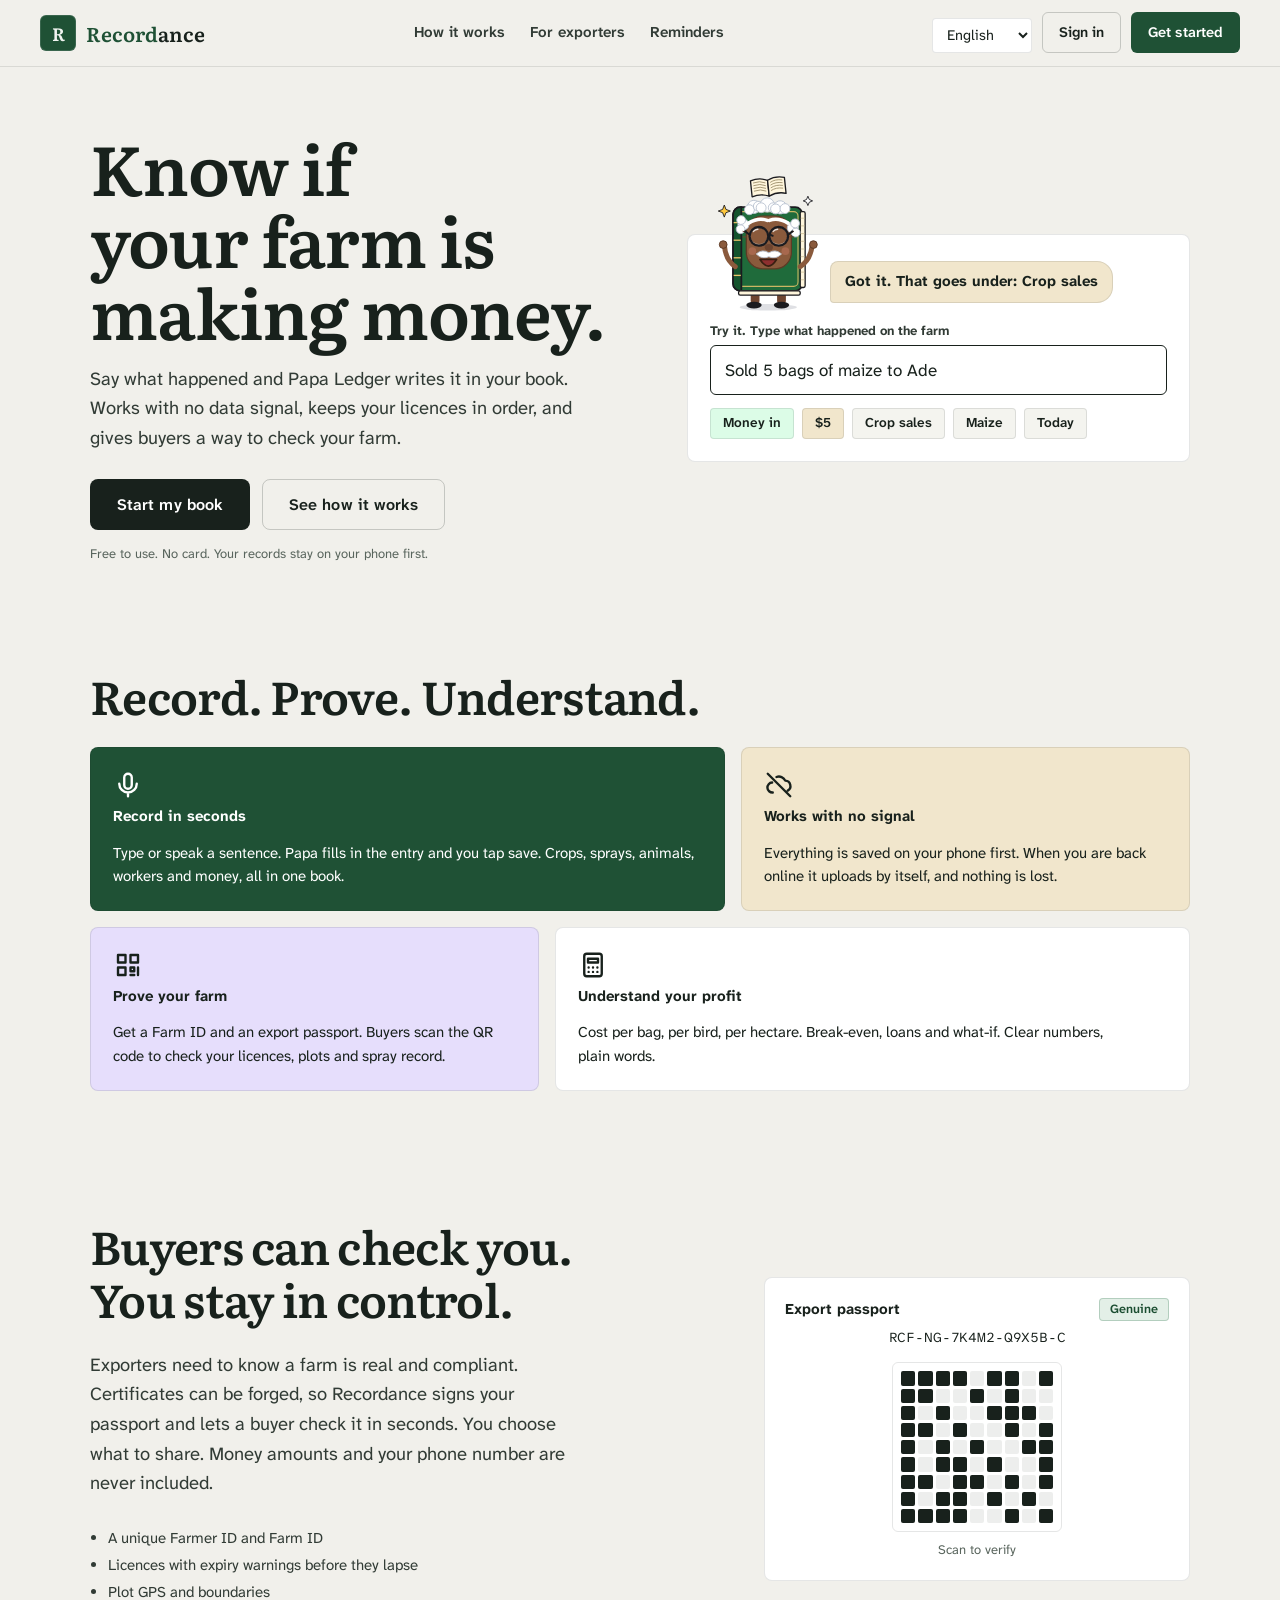
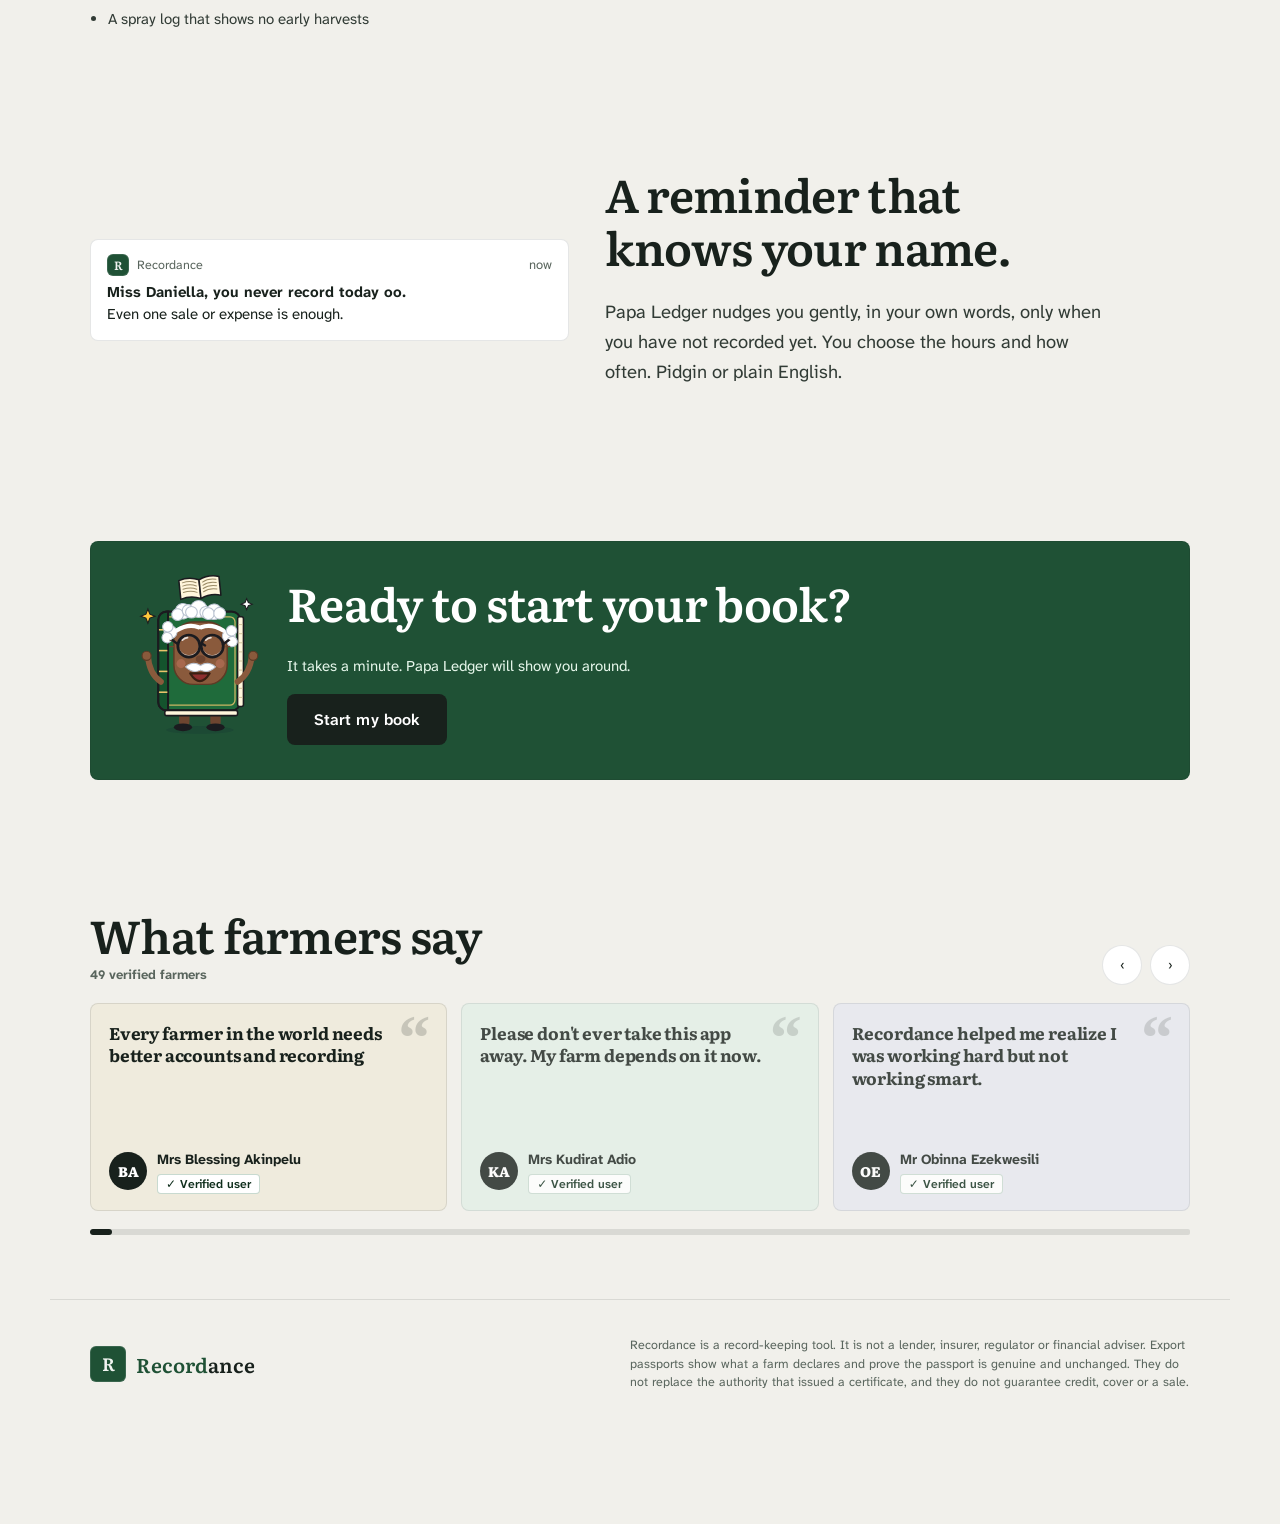
==== index.html @ 20dd32e1 "Sign-in: plain message when the server cannot be reached, a short code, and Sign in another way afte" ====
<!doctype html>
<html lang="en">
  <head>
    <meta http-equiv="Content-Security-Policy" content="default-src 'self'; script-src 'self' https://accounts.google.com/gsi/client; style-src 'self' 'unsafe-inline' https://accounts.google.com/gsi/style; font-src 'self'; img-src 'self' data: blob:; connect-src 'self' https://cxofeojtchhpuneyylqn.supabase.co wss://cxofeojtchhpuneyylqn.supabase.co https://accounts.google.com/gsi/; frame-src https://accounts.google.com/gsi/; worker-src 'self'; manifest-src 'self'; object-src 'none'; base-uri 'self'; form-action 'self'" />
    <meta charset="UTF-8" />
    <meta name="viewport" content="width=device-width, initial-scale=1, viewport-fit=cover" />
    <title>Recordance: Farm Records</title>
    <meta name="description" content="Offline-first farm records, profit and export passport for farmers. Say what happened and Papa Ledger writes it down." />
    <meta name="theme-color" content="#F1F0EB" />
    <meta name="referrer" content="strict-origin-when-cross-origin" />
    <meta name="format-detection" content="telephone=no" />
    <meta name="apple-mobile-web-app-capable" content="yes" />
    <meta name="mobile-web-app-capable" content="yes" />
    <meta name="apple-mobile-web-app-status-bar-style" content="default" />
    <meta name="apple-mobile-web-app-title" content="Recordance" />
    <script src="/theme-init.js"></script>
    <link rel="stylesheet" href="/boot.css" />
    <link rel="manifest" href="/manifest.webmanifest" />
    <link rel="icon" type="image/png" sizes="32x32" href="/icons/favicon-32.png" />
    <link rel="apple-touch-icon" href="/icons/apple-touch-icon.png" />
    <script type="module" crossorigin src="/assets/index-Dap9qhxr.js"></script>
    <link rel="modulepreload" crossorigin href="/assets/react-DAnFPKhx.js">
    <link rel="modulepreload" crossorigin href="/assets/supabase-CB7MGzWB.js">
    <link rel="modulepreload" crossorigin href="/assets/motion-CsQStJAW.js">
    <link rel="stylesheet" crossorigin href="/assets/index-YFLQwPN5.css">
  </head>
  <body>
    <noscript>Recordance needs JavaScript to run.</noscript>
    <div id="root"><div class="sk" aria-busy="true"><span class="sk-sr" role="status">Opening Recordance…</span>
      <div class="sk-side" aria-hidden="true"><div class="sk-logo"><i></i>Recordance</div><span class="sk-b w8"></span><span class="sk-b w6"></span><span class="sk-b w8"></span><span class="sk-b w4"></span><span class="sk-b w6"></span><span class="sk-b w8"></span></div>
      <div class="sk-main"><div class="sk-top" aria-hidden="true"><span class="sk-b w3" style="width:120px"></span><span class="sk-dot"></span></div>
        <div class="sk-body"><p class="sk-note" id="sk-note" role="status" hidden><b></b><span></span><br /><button type="button">Try again</button></p>
          <div aria-hidden="true"><div class="sk-card"><span class="sk-b h"></span><span class="sk-b w6"></span></div>
          <div class="sk-row"><div class="sk-card"><span class="sk-b w4"></span><span class="sk-b big"></span></div><div class="sk-card"><span class="sk-b w4"></span><span class="sk-b big"></span></div><div class="sk-card"><span class="sk-b w4"></span><span class="sk-b big"></span></div></div>
          <div class="sk-card"><span class="sk-b w3"></span><span class="sk-b w8"></span><span class="sk-b w6"></span><span class="sk-b w8"></span><span class="sk-b w4"></span></div></div></div></div></div></div>
    <script src="/boot.js"></script>
  </body>
</html>
---- boot.css ----
/* Loading skeleton: drawn from plain HTML the moment the page opens, before the app's code arrives,
   and by the app itself while it opens a farm. Same colours as the app, light and dark. */
:root{--sk-paper:#F1F0EB;--sk-card:#fff;--sk-line:#10261a1f;--sk-bar:#10261a14;--sk-shine:#10261a08;--sk-fg:#10261A;--sk-mu:#5B6F61;--sk-tint:#F4F4EF;--sk-acc:#1F5135}
@media(prefers-color-scheme:dark){:root:not([data-theme="light"]){--sk-paper:#0D1210;--sk-card:#141A17;--sk-line:#ffffff24;--sk-bar:#ffffff1a;--sk-shine:#ffffff0d;--sk-fg:#E8F3E6;--sk-mu:#A3B8A8;--sk-tint:#1E3226;--sk-acc:#4ADE80}}
:root[data-theme="dark"]{--sk-paper:#0D1210;--sk-card:#141A17;--sk-line:#ffffff24;--sk-bar:#ffffff1a;--sk-shine:#ffffff0d;--sk-fg:#E8F3E6;--sk-mu:#A3B8A8;--sk-tint:#1E3226;--sk-acc:#4ADE80}
html,body{margin:0;background:var(--sk-paper)}
.sk{display:flex;min-height:100vh;min-height:100dvh;background:var(--sk-paper);color:var(--sk-fg);font-family:system-ui,-apple-system,"Segoe UI",Roboto,sans-serif}
.sk-side{width:240px;flex-shrink:0;background:#111814;border-right:1px solid #ffffff10;padding:18px 14px;box-sizing:border-box}
.sk-main{flex:1;min-width:0;display:flex;flex-direction:column}
.sk-top{height:58px;border-bottom:1.5px solid var(--sk-line);display:flex;align-items:center;justify-content:space-between;padding:0 22px;box-sizing:border-box}
.sk-body{padding:22px;max-width:1100px;width:100%;box-sizing:border-box}
.sk-card{background:var(--sk-card);border:1px solid var(--sk-line);border-radius:8px;padding:18px;margin-bottom:14px}
.sk-row{display:grid;grid-template-columns:repeat(3,1fr);gap:14px}
.sk-b{display:block;height:12px;border-radius:8px;margin:8px 0;background:linear-gradient(90deg,var(--sk-bar) 0,var(--sk-shine) 40%,var(--sk-bar) 80%) 0 0/300% 100%;animation:sk-move 1.4s ease-in-out infinite}
.sk-b.h{height:22px;width:55%}.sk-b.w8{width:80%}.sk-b.w6{width:60%}.sk-b.w4{width:40%}.sk-b.w3{width:30%}.sk-b.big{height:30px;width:45%}
.sk-dot{width:36px;height:36px;border-radius:50%;background:var(--sk-bar)}
.sk-logo{display:flex;align-items:center;gap:10px;margin-bottom:22px;font:600 18px Georgia,serif;color:#F1F4F1}
.sk-logo i{width:30px;height:30px;border-radius:6px;background:#1F5135;display:block}
.sk-note{margin:0 0 14px;padding:12px 14px;border-radius:8px;background:var(--sk-tint);border:1px solid var(--sk-line);font-size:15px;line-height:1.45;color:var(--sk-fg)}
.sk-note[hidden]{display:none}.sk-note b{display:block;margin-bottom:2px}.sk-note button{margin-top:10px;min-height:44px;padding:0 18px;border-radius:6px;border:1px solid var(--sk-fg);background:var(--sk-card);color:var(--sk-fg);font:inherit;font-weight:700;cursor:pointer}
.sk-sr{position:absolute;width:1px;height:1px;overflow:hidden;clip:rect(0 0 0 0)}
@keyframes sk-move{0%{background-position:100% 0}100%{background-position:0 0}}
@media(prefers-reduced-motion:reduce){.sk-b{animation:none}}
@media(max-width:860px){.sk-side{display:none}.sk-top{padding:0 14px}.sk-body{padding:14px}.sk-row{grid-template-columns:1fr 1fr}.sk-row>:nth-child(3){display:none}}
@media(max-width:420px){.sk-row{grid-template-columns:1fr}.sk-row>:nth-child(2){display:none}}
---- assets/index-YFLQwPN5.css ----
@font-face{font-family:Atkinson Hyperlegible Next;font-style:normal;font-display:swap;font-weight:400;src:url(/assets/atkinson-hyperlegible-next-latin-400-normal-FfmJh7DR.woff2) format("woff2"),url(/assets/atkinson-hyperlegible-next-latin-400-normal-DPp7N0cD.woff) format("woff")}@font-face{font-family:Atkinson Hyperlegible Next;font-style:normal;font-display:swap;font-weight:400;src:url(/assets/atkinson-hyperlegible-next-latin-ext-400-normal-BalHKn7d.woff2) format("woff2"),url(/assets/atkinson-hyperlegible-next-latin-ext-400-normal-qxMiU51n.woff) format("woff")}@font-face{font-family:Atkinson Hyperlegible Next;font-style:normal;font-display:swap;font-weight:500;src:url(/assets/atkinson-hyperlegible-next-latin-500-normal-gHP6TDRs.woff2) format("woff2"),url(/assets/atkinson-hyperlegible-next-latin-500-normal-B0CYqHl3.woff) format("woff")}@font-face{font-family:Atkinson Hyperlegible Next;font-style:normal;font-display:swap;font-weight:500;src:url(/assets/atkinson-hyperlegible-next-latin-ext-500-normal-CUASR3PD.woff2) format("woff2"),url(/assets/atkinson-hyperlegible-next-latin-ext-500-normal-oZS3KxrF.woff) format("woff")}@font-face{font-family:Atkinson Hyperlegible Next;font-style:normal;font-display:swap;font-weight:600;src:url(/assets/atkinson-hyperlegible-next-latin-600-normal-BBuhw47K.woff2) format("woff2"),url(/assets/atkinson-hyperlegible-next-latin-600-normal-BhgCag5w.woff) format("woff")}@font-face{font-family:Atkinson Hyperlegible Next;font-style:normal;font-display:swap;font-weight:600;src:url(/assets/atkinson-hyperlegible-next-latin-ext-600-normal-kZZEtAc7.woff2) format("woff2"),url(/assets/atkinson-hyperlegible-next-latin-ext-600-normal-BBAQIogt.woff) format("woff")}@font-face{font-family:Atkinson Hyperlegible Next;font-style:normal;font-display:swap;font-weight:700;src:url(/assets/atkinson-hyperlegible-next-latin-700-normal-Dpiyiu63.woff2) format("woff2"),url(/assets/atkinson-hyperlegible-next-latin-700-normal-C2qZD_Q9.woff) format("woff")}@font-face{font-family:Atkinson Hyperlegible Next;font-style:normal;font-display:swap;font-weight:700;src:url(/assets/atkinson-hyperlegible-next-latin-ext-700-normal-CBw-mJf_.woff2) format("woff2"),url(/assets/atkinson-hyperlegible-next-latin-ext-700-normal-292QVhS1.woff) format("woff")}@font-face{font-family:Literata;font-style:normal;font-display:swap;font-weight:600;src:url(/assets/literata-latin-600-normal-A9sHopYh.woff2) format("woff2"),url(/assets/literata-latin-600-normal-BFEFPlMO.woff) format("woff")}@font-face{font-family:Literata;font-style:normal;font-display:swap;font-weight:600;src:url(/assets/literata-latin-ext-600-normal-iLkdh2tW.woff2) format("woff2"),url(/assets/literata-latin-ext-600-normal-DYcsrkT4.woff) format("woff")}@font-face{font-family:Literata;font-style:normal;font-display:swap;font-weight:600;src:url(/assets/literata-vietnamese-600-normal-CKzxoyei.woff2) format("woff2"),url(/assets/literata-vietnamese-600-normal-8qS4Xlwy.woff) format("woff")}@font-face{font-family:Literata;font-style:normal;font-display:swap;font-weight:700;src:url(/assets/literata-latin-700-normal-DYBWKELl.woff2) format("woff2"),url(/assets/literata-latin-700-normal-ocJiFfAw.woff) format("woff")}@font-face{font-family:Literata;font-style:normal;font-display:swap;font-weight:700;src:url(/assets/literata-latin-ext-700-normal-Cd5BSFN5.woff2) format("woff2"),url(/assets/literata-latin-ext-700-normal-DBR5CORb.woff) format("woff")}@font-face{font-family:Literata;font-style:normal;font-display:swap;font-weight:700;src:url(/assets/literata-vietnamese-700-normal-Cmj-gDIS.woff2) format("woff2"),url(/assets/literata-vietnamese-700-normal-Be_po91e.woff) format("woff")}@font-face{font-family:Literata;font-style:normal;font-display:swap;font-weight:800;src:url(/assets/literata-latin-800-normal-CAgJjmlx.woff2) format("woff2"),url(/assets/literata-latin-800-normal-B7jgOtxN.woff) format("woff")}@font-face{font-family:Literata;font-style:normal;font-display:swap;font-weight:800;src:url(/assets/literata-latin-ext-800-normal-YXqKKZyQ.woff2) format("woff2"),url(/assets/literata-latin-ext-800-normal-CLElJf9g.woff) format("woff")}@font-face{font-family:Literata;font-style:normal;font-display:swap;font-weight:800;src:url(/assets/literata-vietnamese-800-normal-qsFxgcG0.woff2) format("woff2"),url(/assets/literata-vietnamese-800-normal-ZKQv-1Up.woff) format("woff")}@font-face{font-family:Atkinson Hyperlegible Mono;font-style:normal;font-display:swap;font-weight:400;src:url(/assets/atkinson-hyperlegible-mono-latin-400-normal-CmMGer93.woff2) format("woff2"),url(/assets/atkinson-hyperlegible-mono-latin-400-normal-Cmjm2dBj.woff) format("woff")}@font-face{font-family:Atkinson Hyperlegible Mono;font-style:normal;font-display:swap;font-weight:500;src:url(/assets/atkinson-hyperlegible-mono-latin-500-normal-CfDLaOZW.woff2) format("woff2"),url(/assets/atkinson-hyperlegible-mono-latin-500-normal-BV5ipwqM.woff) format("woff")}@font-face{font-family:Atkinson Hyperlegible Mono;font-style:normal;font-display:swap;font-weight:600;src:url(/assets/atkinson-hyperlegible-mono-latin-600-normal-BiYyYOKJ.woff2) format("woff2"),url(/assets/atkinson-hyperlegible-mono-latin-600-normal-CuPF9o0F.woff) format("woff")}
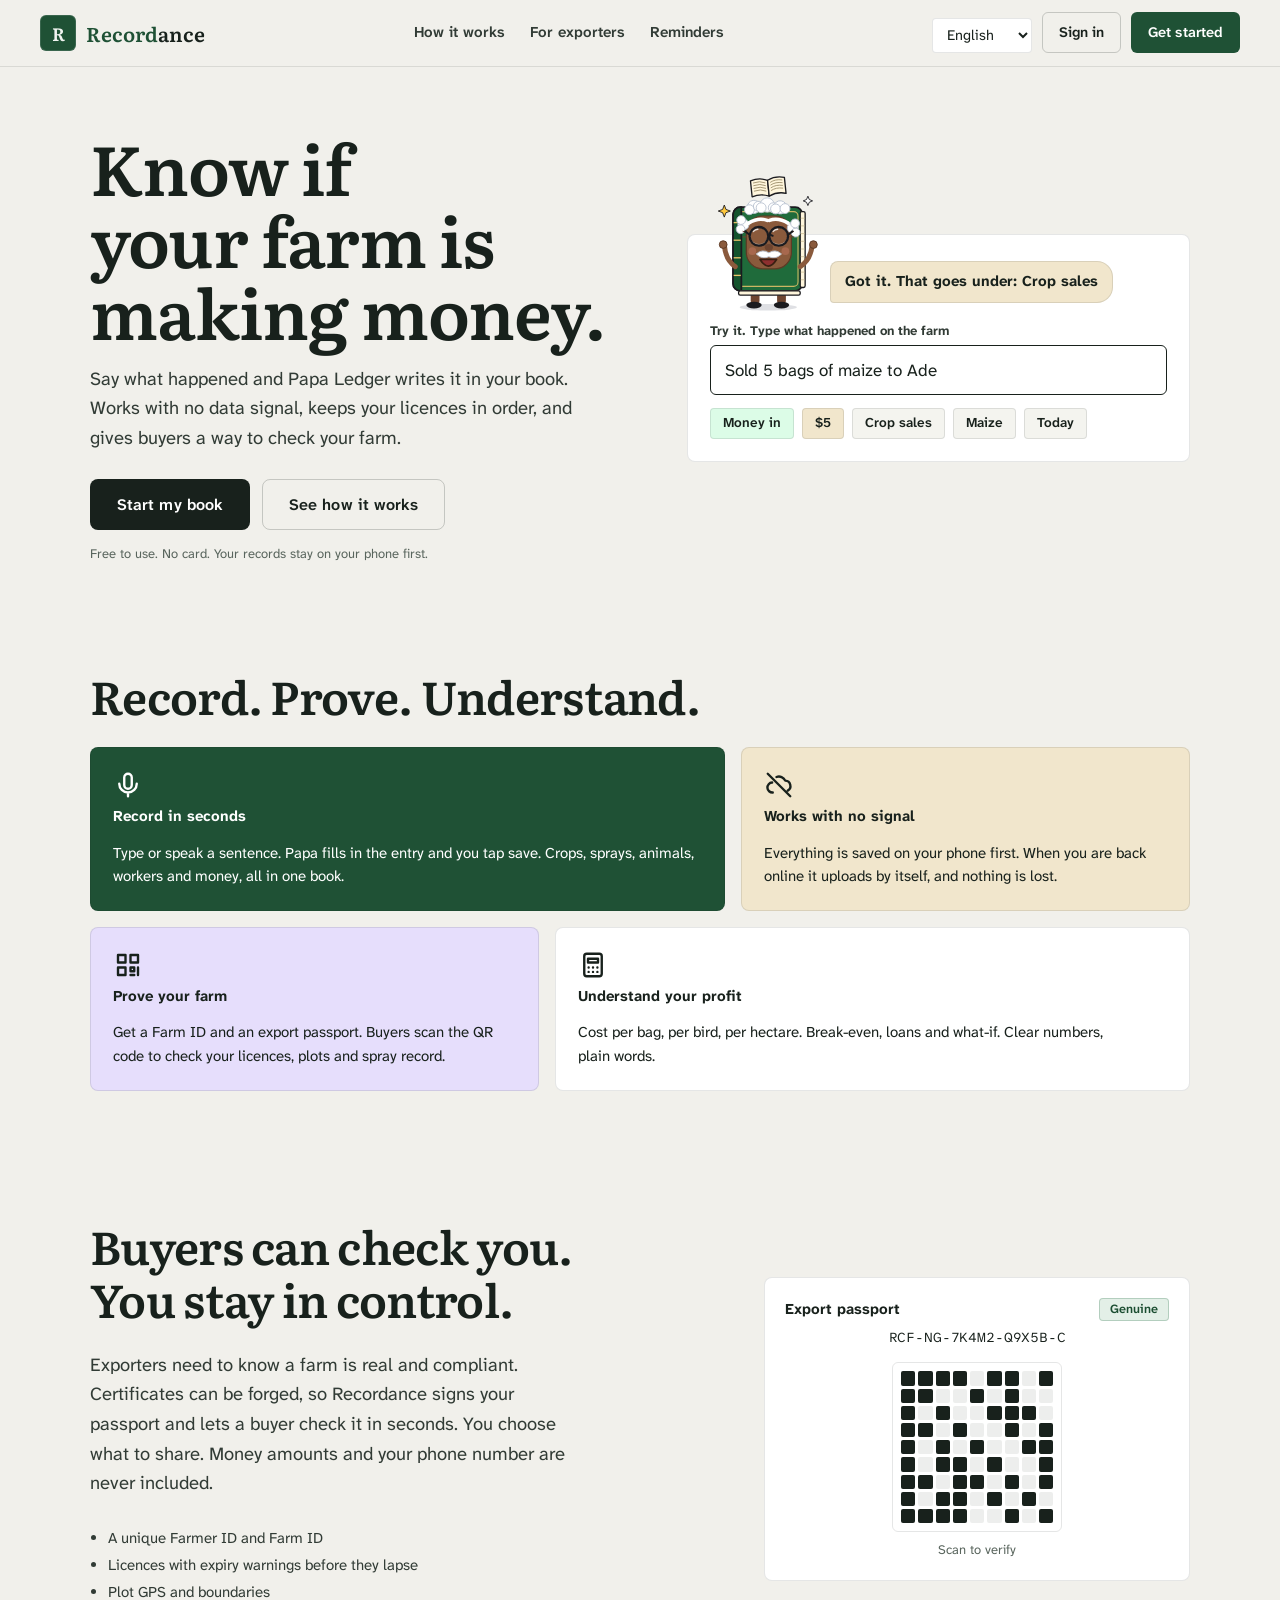
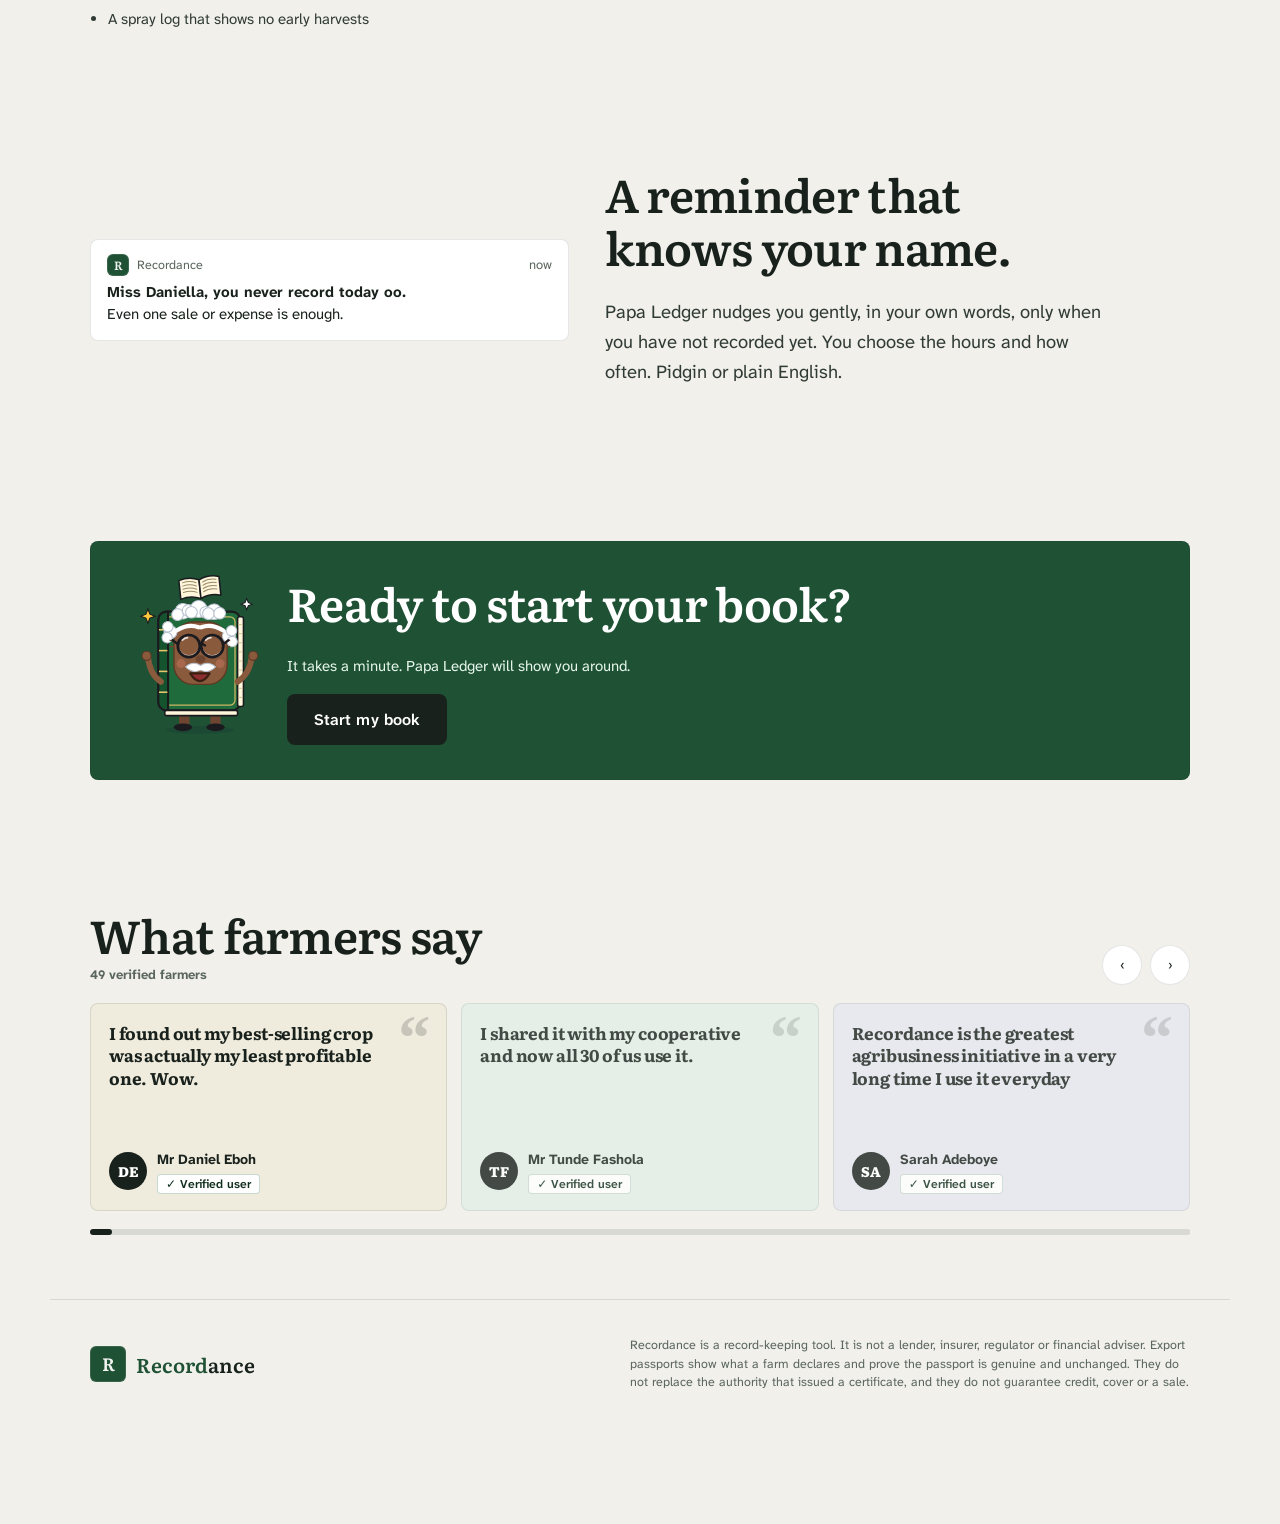
==== commit 1d9fb848: "Release: glass bars on the iPhone web app (iOS 27 style) Co-Authored-By: Claude Opus 5.5 <noreply@an" ====
--- a/index.html
+++ b/index.html
@@ -18,7 +18,7 @@
     <link rel="manifest" href="/manifest.webmanifest" />
     <link rel="icon" type="image/png" sizes="32x32" href="/icons/favicon-32.png" />
     <link rel="apple-touch-icon" href="/icons/apple-touch-icon.png" />
-    <script type="module" crossorigin src="/assets/index-Dap9qhxr.js"></script>
+    <script type="module" crossorigin src="/assets/index-BB6Z1_Y7.js"></script>
     <link rel="modulepreload" crossorigin href="/assets/react-DAnFPKhx.js">
     <link rel="modulepreload" crossorigin href="/assets/supabase-CB7MGzWB.js">
     <link rel="modulepreload" crossorigin href="/assets/motion-CsQStJAW.js">
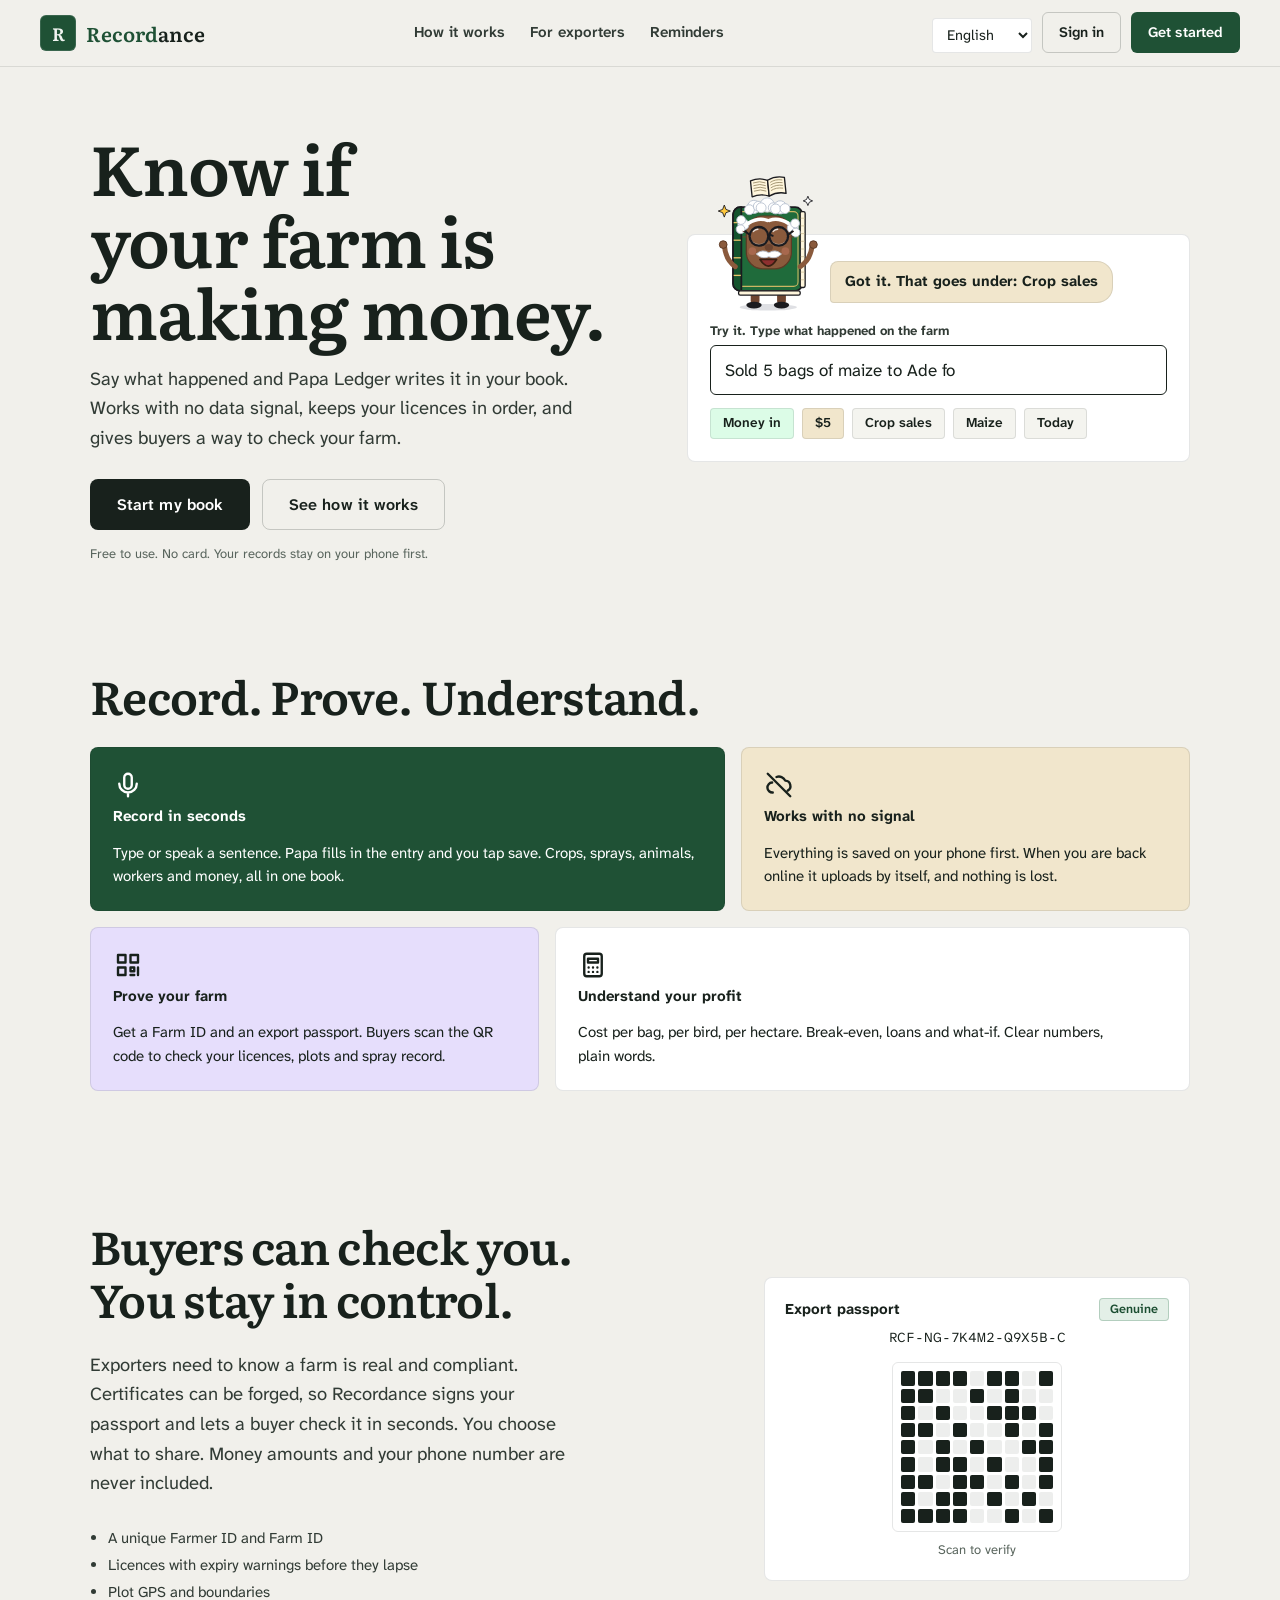
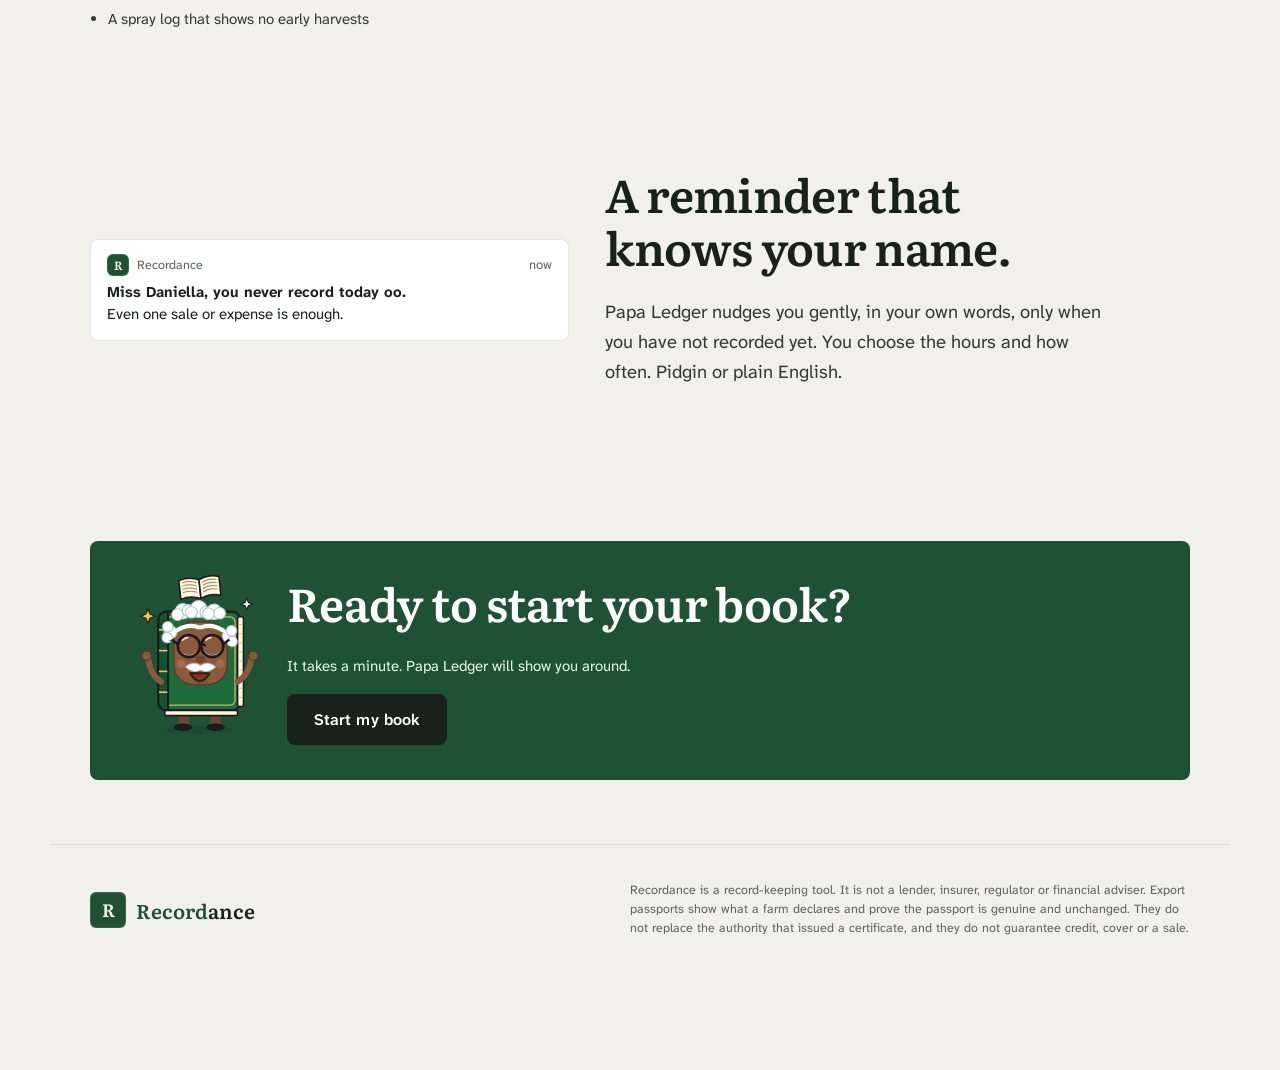
==== commit d5672ad3: "Release: no testimonials; French in French-speaking countries Co-Authored-By: Claude Opus 5.5 <norep" ====
--- a/index.html
+++ b/index.html
@@ -18,7 +18,7 @@
     <link rel="manifest" href="/manifest.webmanifest" />
     <link rel="icon" type="image/png" sizes="32x32" href="/icons/favicon-32.png" />
     <link rel="apple-touch-icon" href="/icons/apple-touch-icon.png" />
-    <script type="module" crossorigin src="/assets/index-BB6Z1_Y7.js"></script>
+    <script type="module" crossorigin src="/assets/index-CCSGpMFJ.js"></script>
     <link rel="modulepreload" crossorigin href="/assets/react-DAnFPKhx.js">
     <link rel="modulepreload" crossorigin href="/assets/supabase-CB7MGzWB.js">
     <link rel="modulepreload" crossorigin href="/assets/motion-CsQStJAW.js">
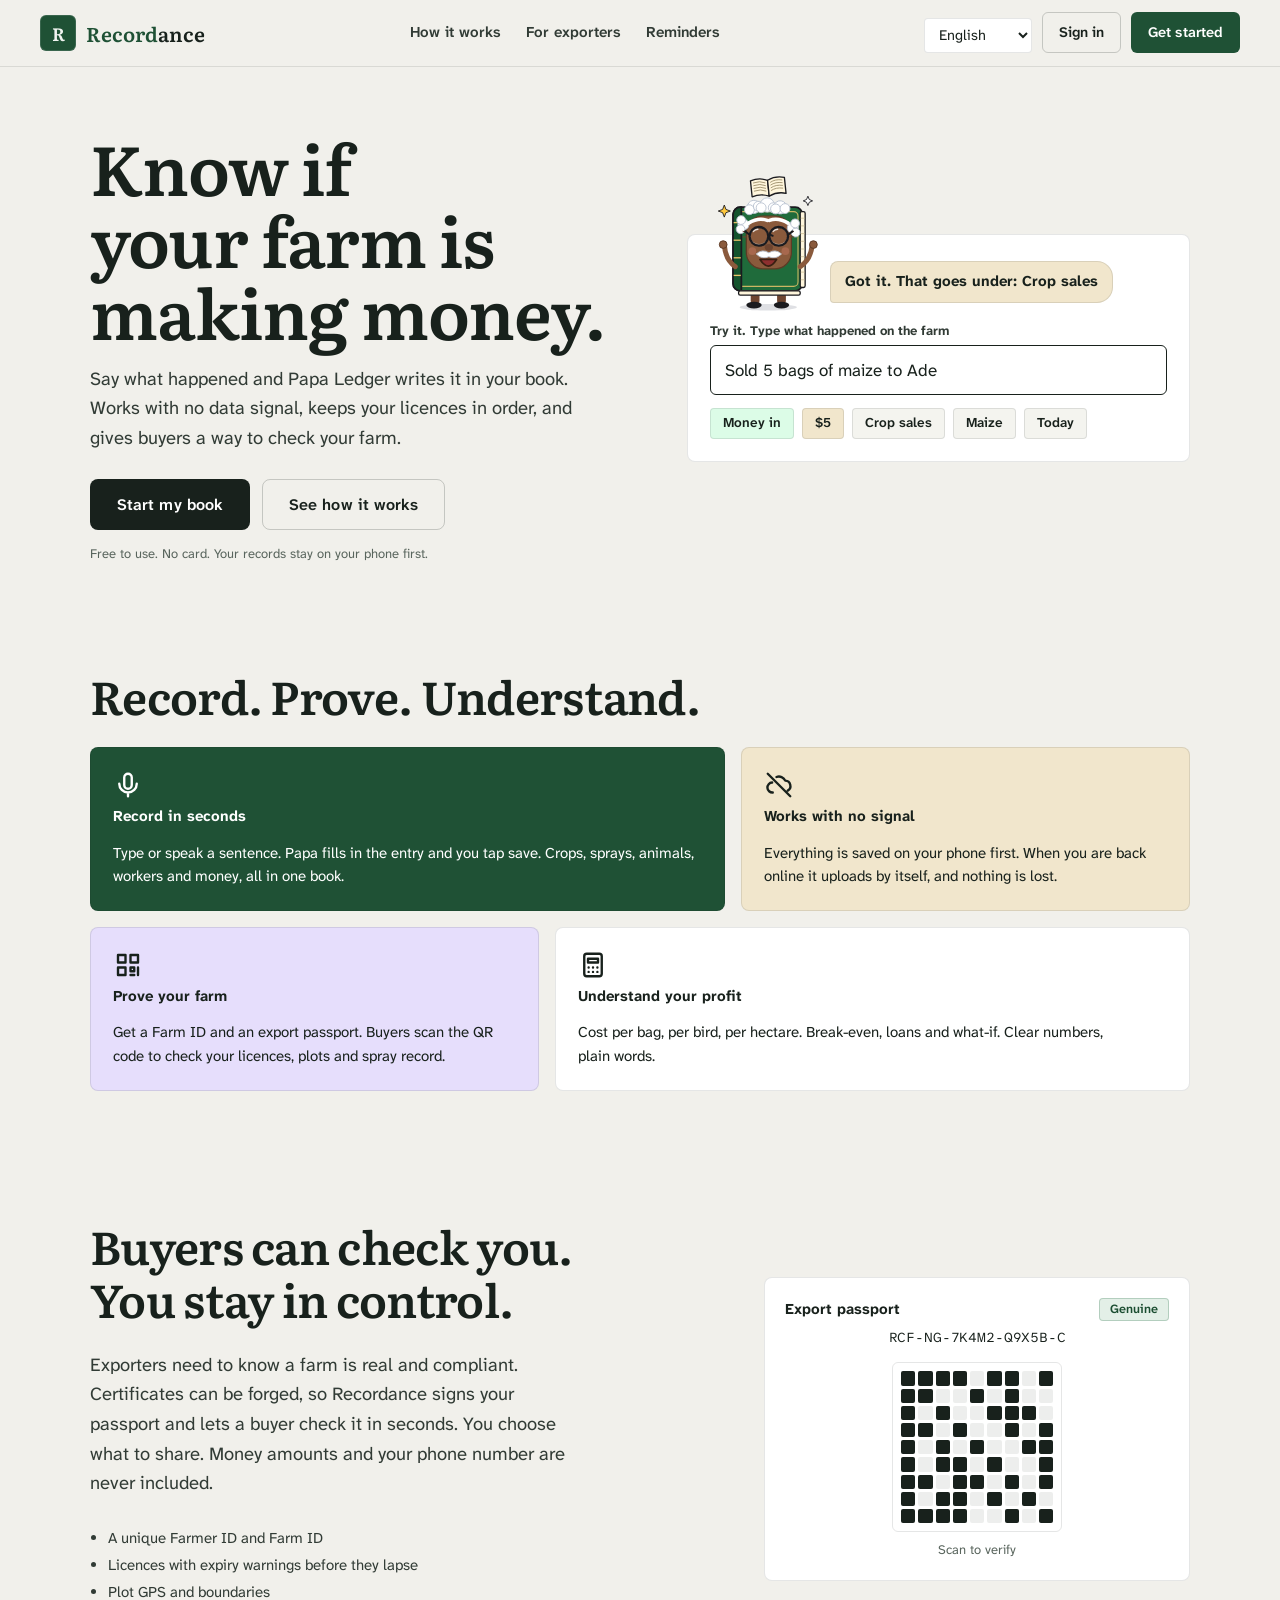
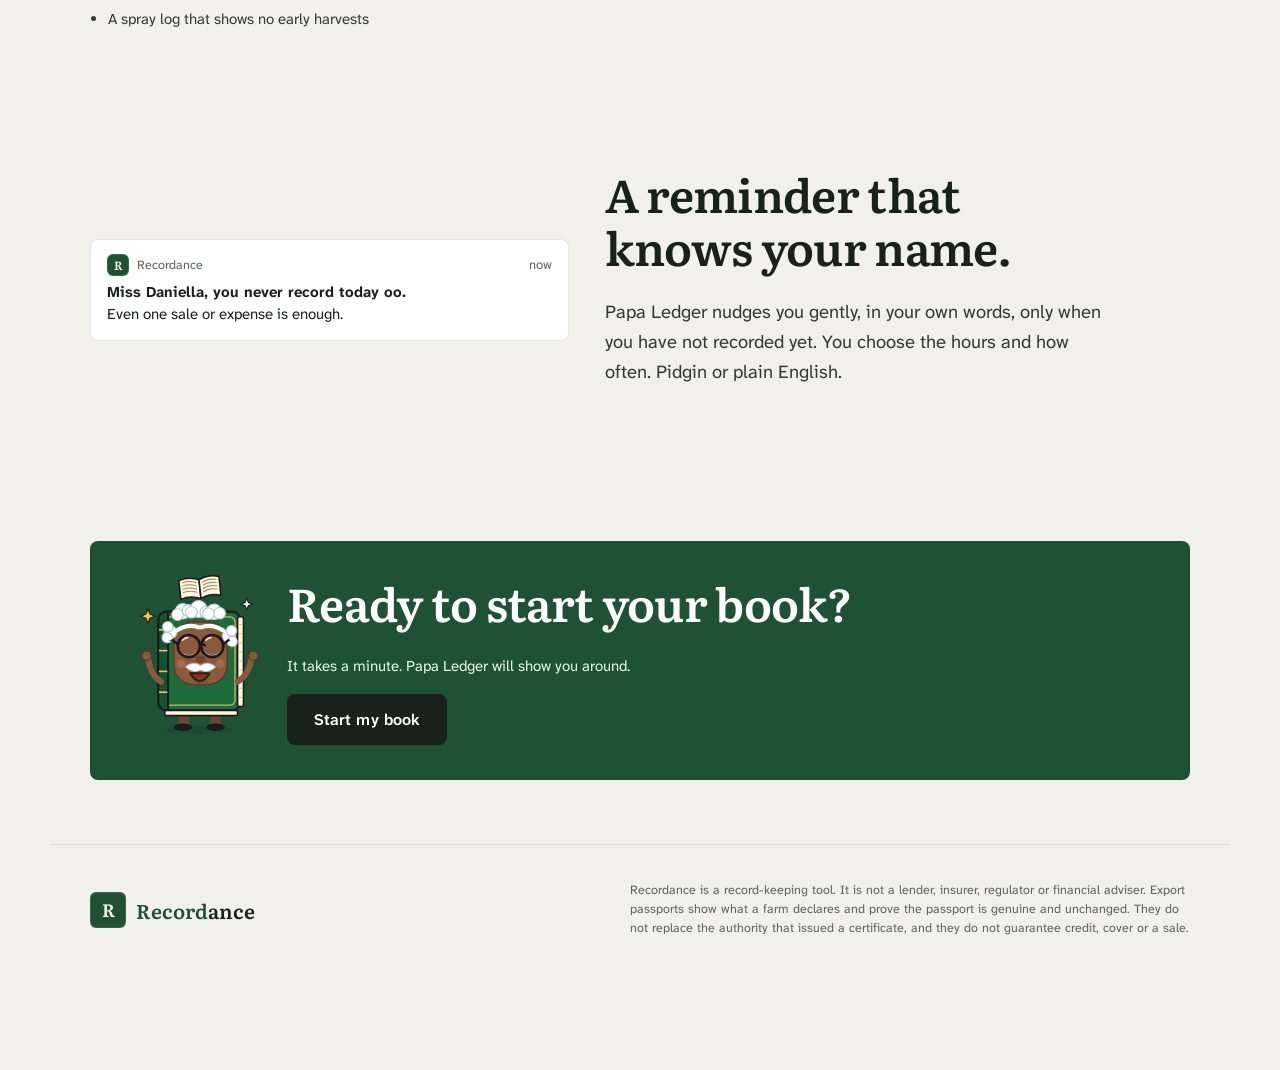
==== commit 3f6c199e: "Release: 140 countries, Portuguese and Spanish, tax summaries for 48 countries Co-Authored-By: Claud" ====
--- a/index.html
+++ b/index.html
@@ -18,7 +18,7 @@
     <link rel="manifest" href="/manifest.webmanifest" />
     <link rel="icon" type="image/png" sizes="32x32" href="/icons/favicon-32.png" />
     <link rel="apple-touch-icon" href="/icons/apple-touch-icon.png" />
-    <script type="module" crossorigin src="/assets/index-CCSGpMFJ.js"></script>
+    <script type="module" crossorigin src="/assets/index-D4pLC5ZN.js"></script>
     <link rel="modulepreload" crossorigin href="/assets/react-DAnFPKhx.js">
     <link rel="modulepreload" crossorigin href="/assets/supabase-CB7MGzWB.js">
     <link rel="modulepreload" crossorigin href="/assets/motion-CsQStJAW.js">
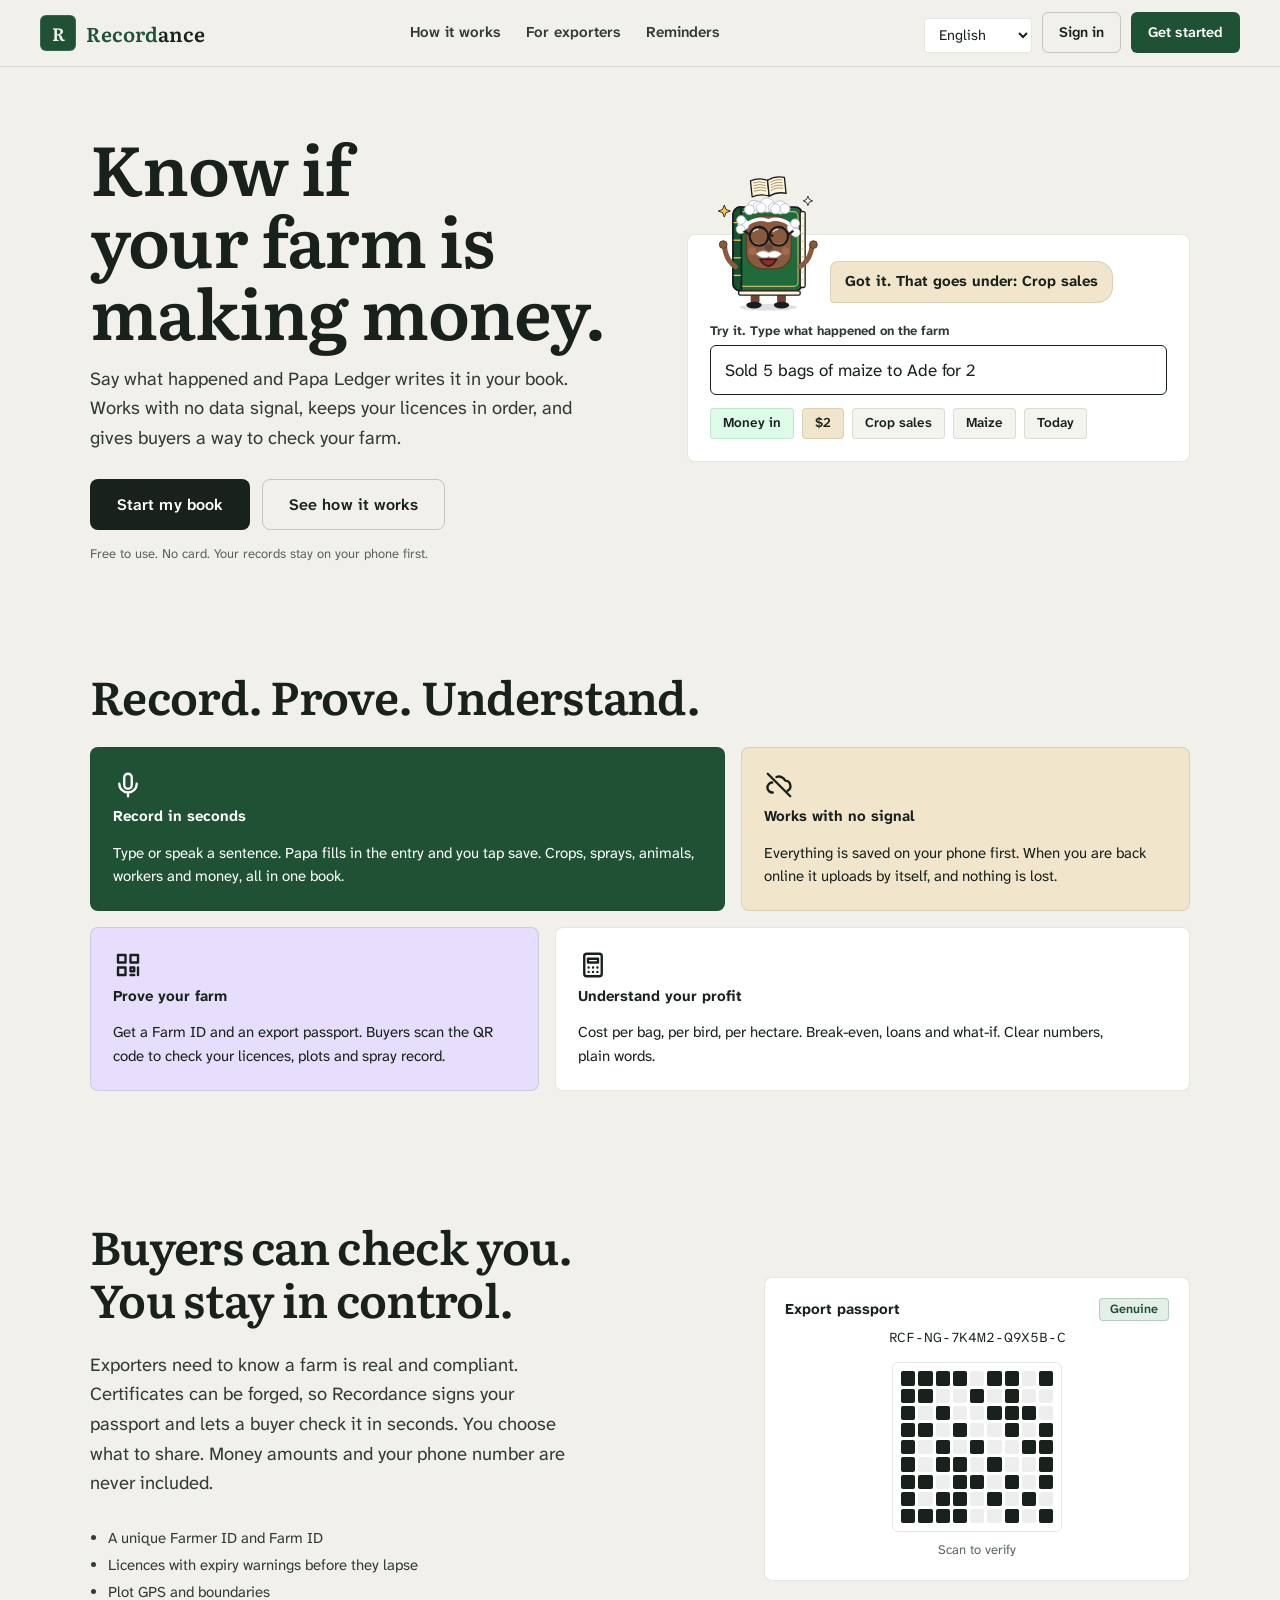
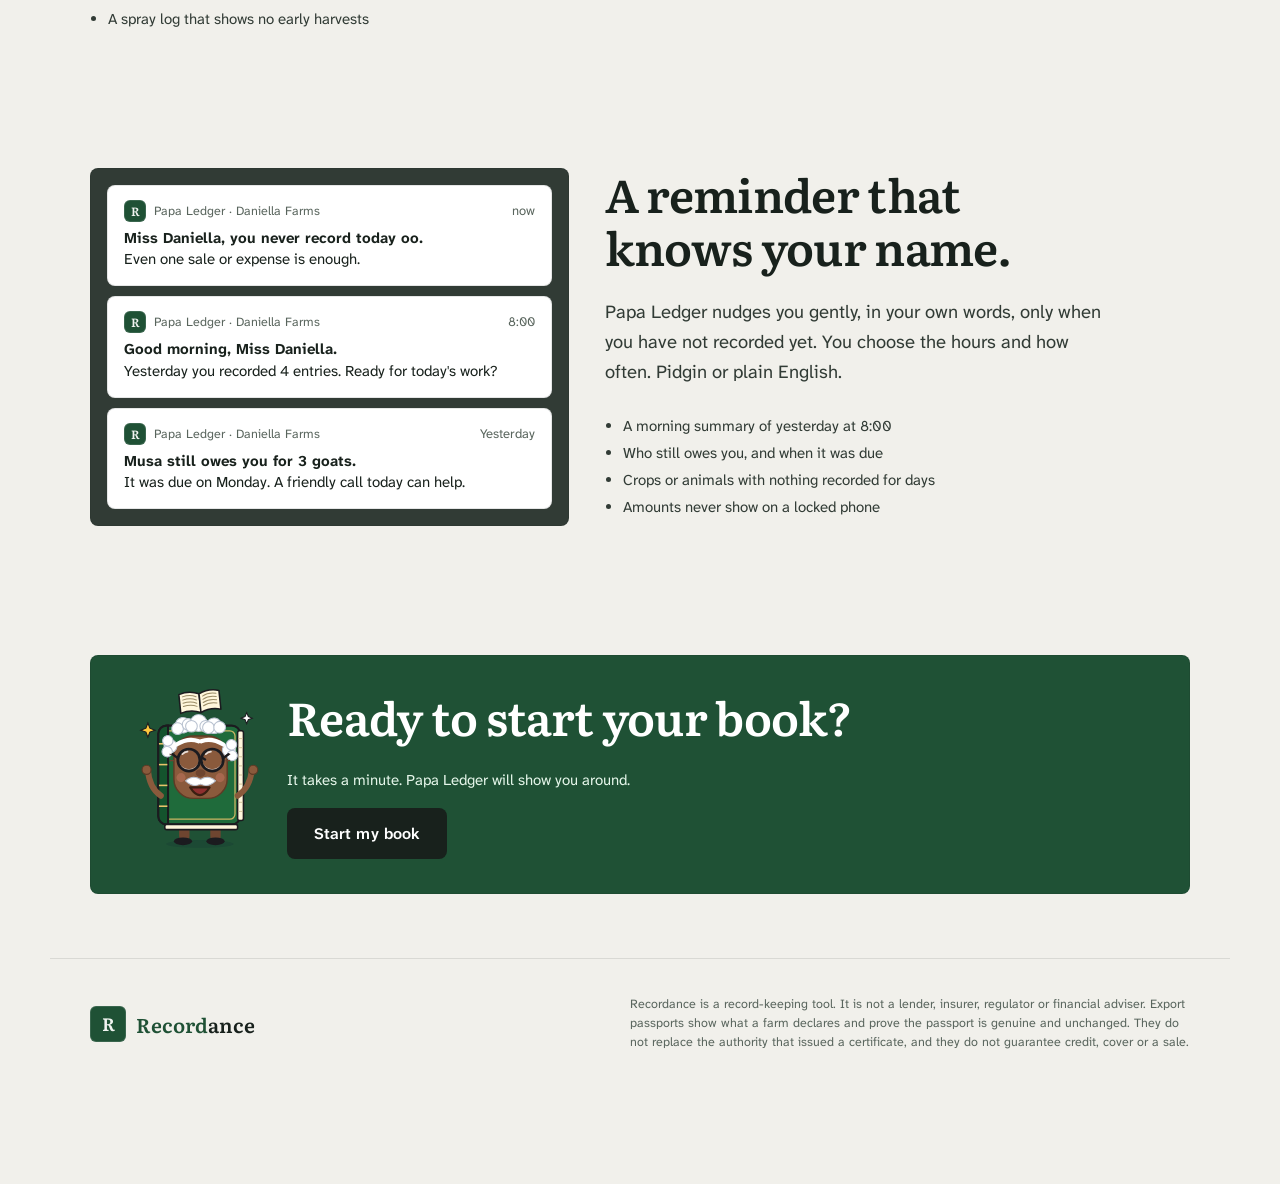
==== commit d0d4e847: "Opening page: money in the visitor's currency, fuller reminder section Co-Authored-By: Claude Opus 5" ====
--- a/index.html
+++ b/index.html
@@ -18,7 +18,7 @@
     <link rel="manifest" href="/manifest.webmanifest" />
     <link rel="icon" type="image/png" sizes="32x32" href="/icons/favicon-32.png" />
     <link rel="apple-touch-icon" href="/icons/apple-touch-icon.png" />
-    <script type="module" crossorigin src="/assets/index-D4pLC5ZN.js"></script>
+    <script type="module" crossorigin src="/assets/index-CAdvuQkl.js"></script>
     <link rel="modulepreload" crossorigin href="/assets/react-DAnFPKhx.js">
     <link rel="modulepreload" crossorigin href="/assets/supabase-CB7MGzWB.js">
     <link rel="modulepreload" crossorigin href="/assets/motion-CsQStJAW.js">
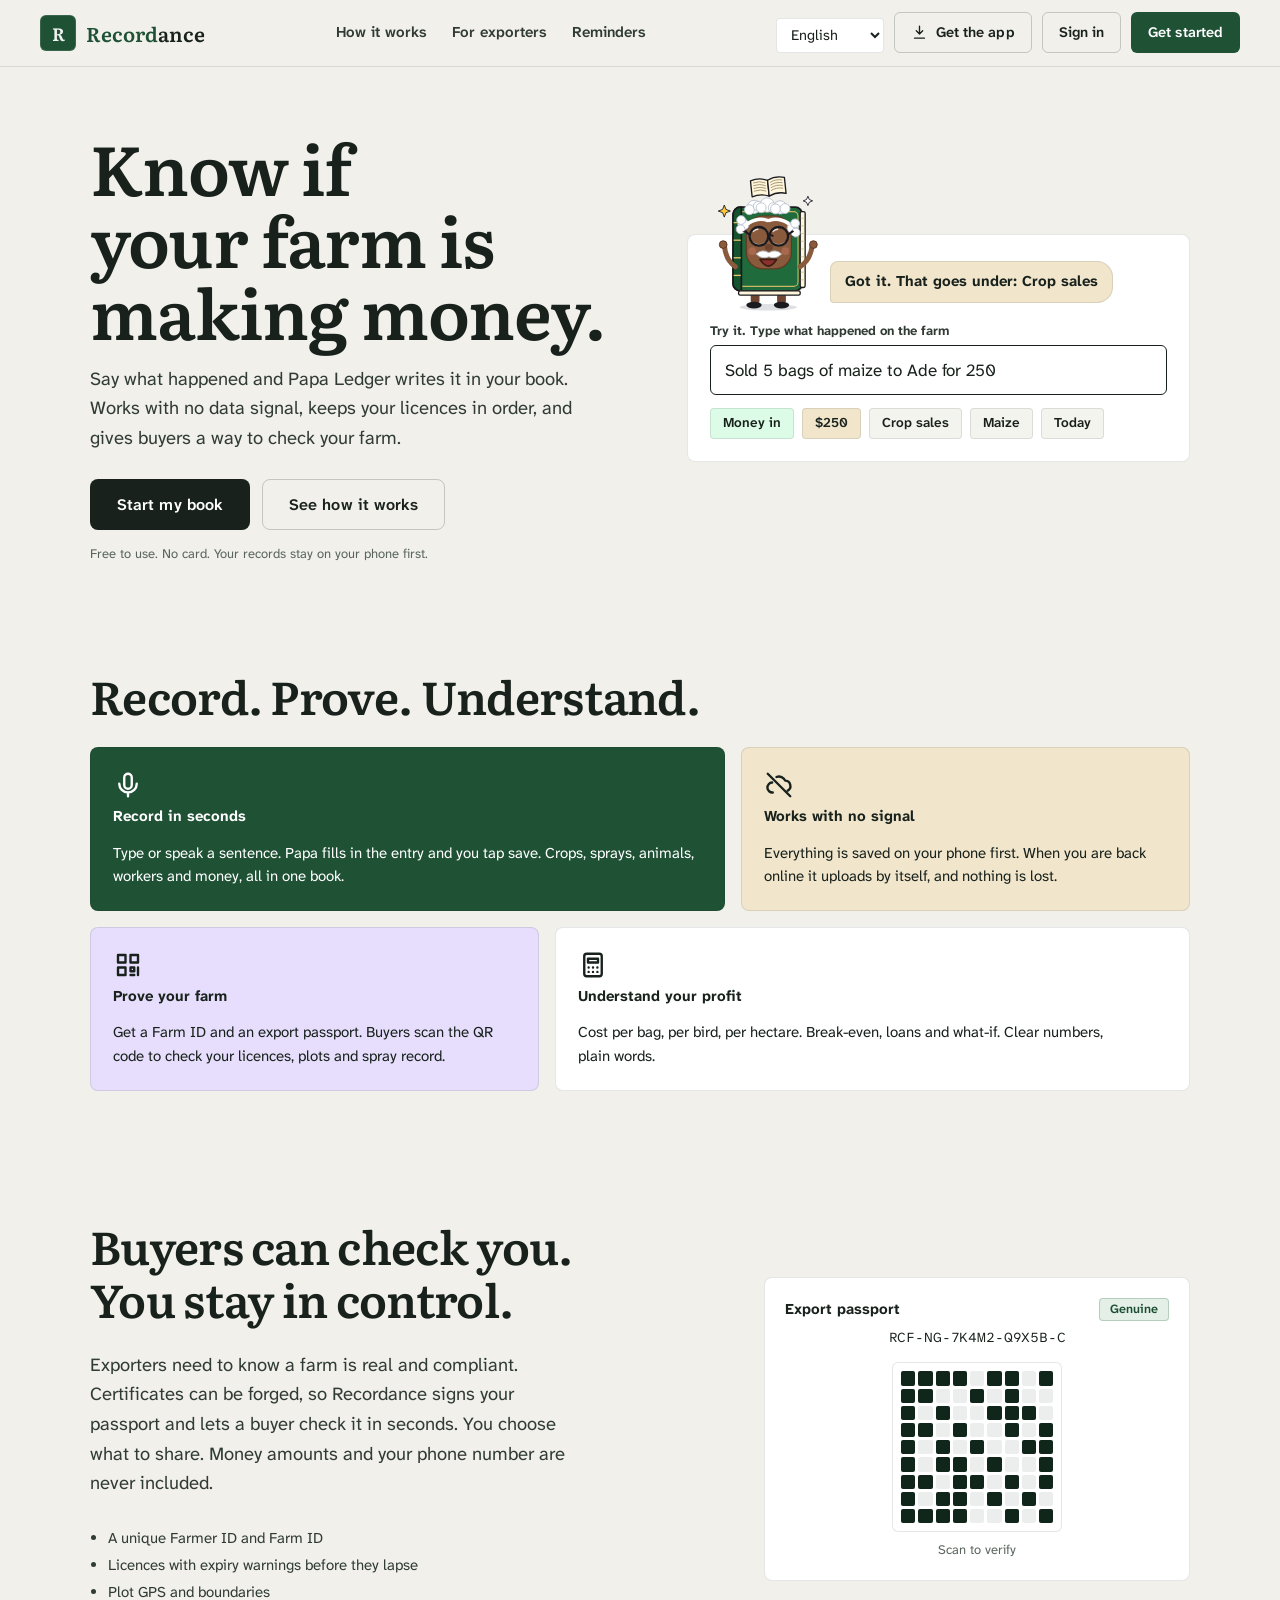
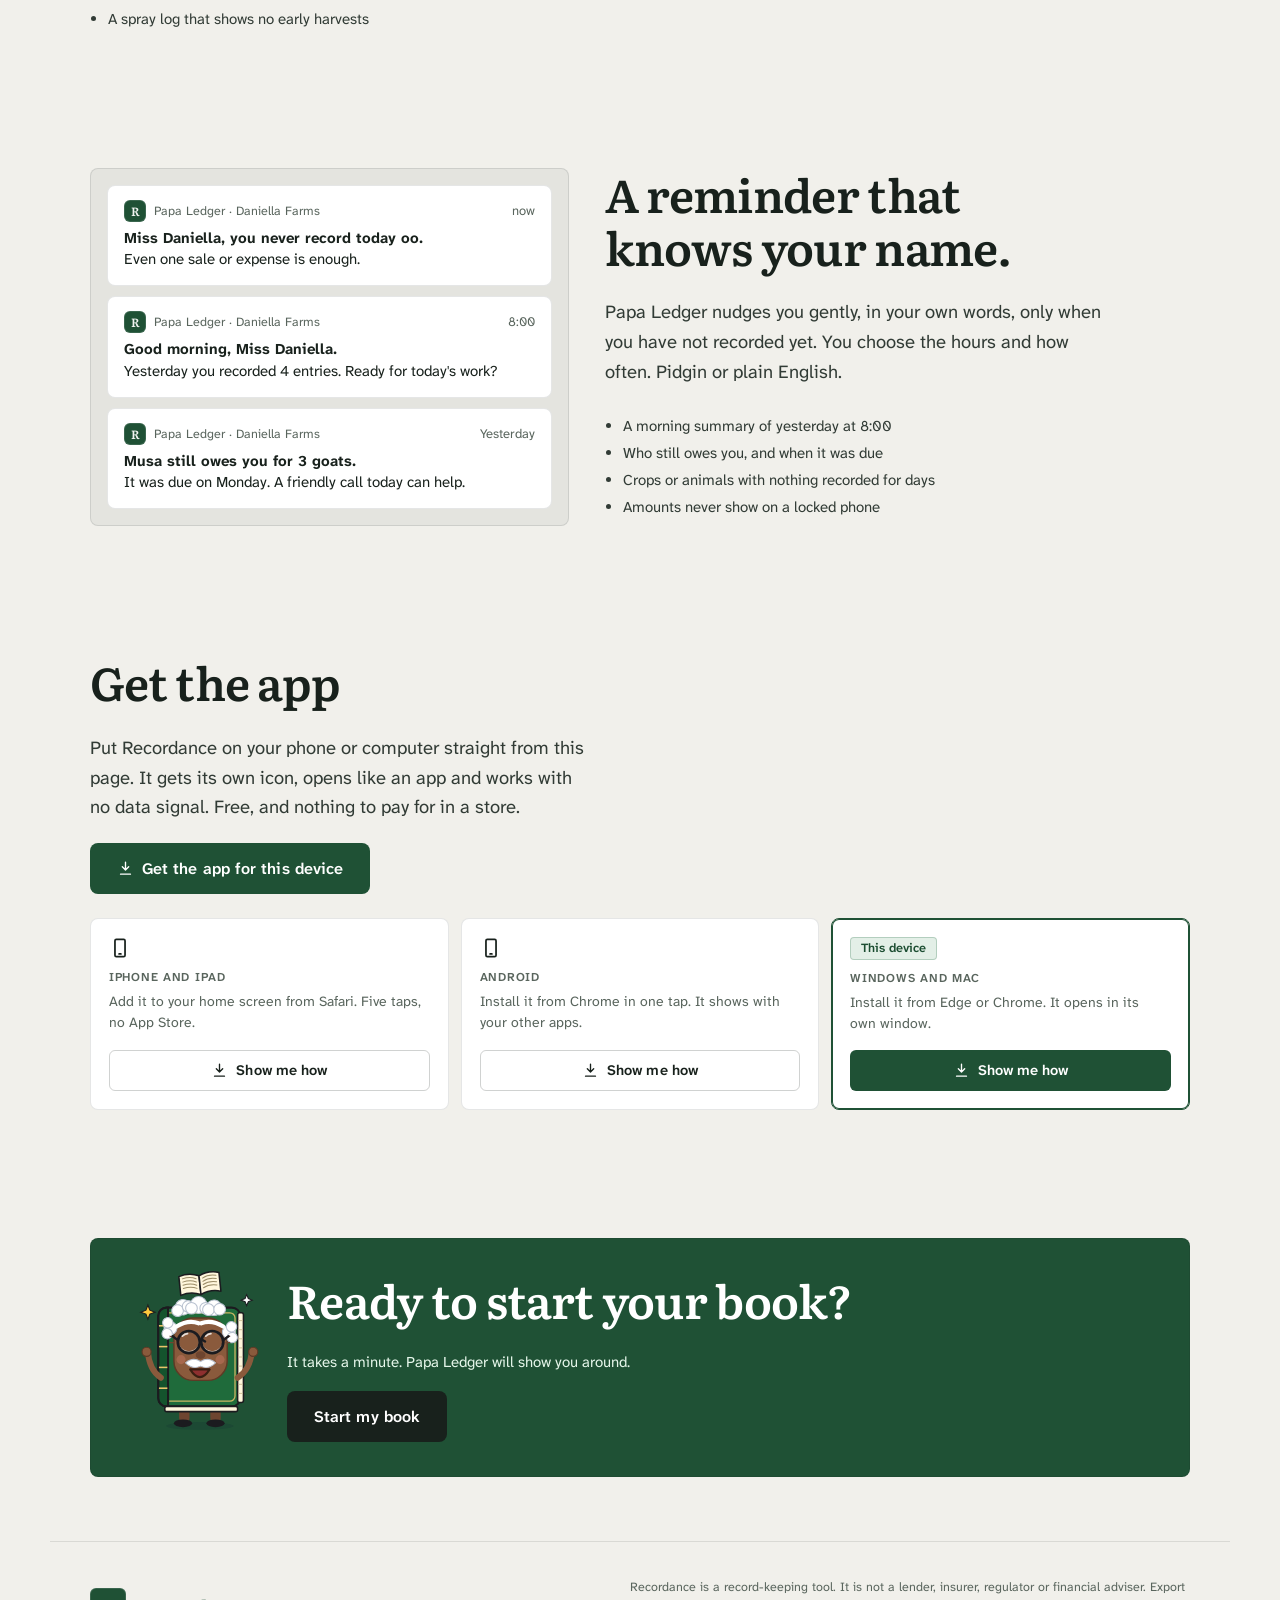
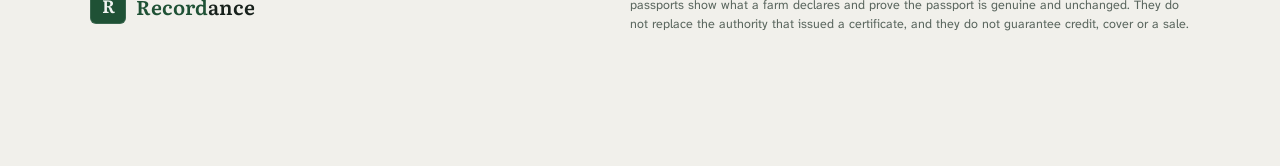
==== commit 2a505c69: "Get the app button on every device; calm launch screen; QR and reminder panel fixed in dark mode Co-" ====
--- a/index.html
+++ b/index.html
@@ -18,7 +18,7 @@
     <link rel="manifest" href="/manifest.webmanifest" />
     <link rel="icon" type="image/png" sizes="32x32" href="/icons/favicon-32.png" />
     <link rel="apple-touch-icon" href="/icons/apple-touch-icon.png" />
-    <script type="module" crossorigin src="/assets/index-CAdvuQkl.js"></script>
+    <script type="module" crossorigin src="/assets/index-oCmFiF2h.js"></script>
     <link rel="modulepreload" crossorigin href="/assets/react-DAnFPKhx.js">
     <link rel="modulepreload" crossorigin href="/assets/supabase-CB7MGzWB.js">
     <link rel="modulepreload" crossorigin href="/assets/motion-CsQStJAW.js">
@@ -27,12 +27,8 @@
   <body>
     <noscript>Recordance needs JavaScript to run.</noscript>
     <div id="root"><div class="sk" aria-busy="true"><span class="sk-sr" role="status">Opening Recordance…</span>
-      <div class="sk-side" aria-hidden="true"><div class="sk-logo"><i></i>Recordance</div><span class="sk-b w8"></span><span class="sk-b w6"></span><span class="sk-b w8"></span><span class="sk-b w4"></span><span class="sk-b w6"></span><span class="sk-b w8"></span></div>
-      <div class="sk-main"><div class="sk-top" aria-hidden="true"><span class="sk-b w3" style="width:120px"></span><span class="sk-dot"></span></div>
-        <div class="sk-body"><p class="sk-note" id="sk-note" role="status" hidden><b></b><span></span><br /><button type="button">Try again</button></p>
-          <div aria-hidden="true"><div class="sk-card"><span class="sk-b h"></span><span class="sk-b w6"></span></div>
-          <div class="sk-row"><div class="sk-card"><span class="sk-b w4"></span><span class="sk-b big"></span></div><div class="sk-card"><span class="sk-b w4"></span><span class="sk-b big"></span></div><div class="sk-card"><span class="sk-b w4"></span><span class="sk-b big"></span></div></div>
-          <div class="sk-card"><span class="sk-b w3"></span><span class="sk-b w8"></span><span class="sk-b w6"></span><span class="sk-b w8"></span><span class="sk-b w4"></span></div></div></div></div></div></div>
+      <div class="sk-splash"><div class="sk-logo" aria-hidden="true"><i>R</i>Recordance</div><p class="sk-sub" aria-hidden="true">Your farm record book</p><span class="sk-load" aria-hidden="true"></span>
+        <p class="sk-note" id="sk-note" role="status" hidden><b></b><span></span><br /><button type="button">Try again</button></p></div></div></div>
     <script src="/boot.js"></script>
   </body>
 </html>
--- a/boot.css
+++ b/boot.css
@@ -1,25 +1,26 @@
-/* Loading skeleton: drawn from plain HTML the moment the page opens, before the app's code arrives,
-   and by the app itself while it opens a farm. Same colours as the app, light and dark. */
+/* Launch screen: drawn from plain HTML the moment the page opens, before the app's code arrives, and by the app itself
+   while it opens a farm. A calm centred mark on paper, the same as the installed app's own splash (manifest
+   background_color + icon), so opening Recordance never flashes an empty dashboard and then jumps to another page.
+   The thin loading line only fades in after .4 s: a fast start shows just the mark. Light and dark. */
 :root{--sk-paper:#F1F0EB;--sk-card:#fff;--sk-line:#10261a1f;--sk-bar:#10261a14;--sk-shine:#10261a08;--sk-fg:#10261A;--sk-mu:#5B6F61;--sk-tint:#F4F4EF;--sk-acc:#1F5135}
 @media(prefers-color-scheme:dark){:root:not([data-theme="light"]){--sk-paper:#0D1210;--sk-card:#141A17;--sk-line:#ffffff24;--sk-bar:#ffffff1a;--sk-shine:#ffffff0d;--sk-fg:#E8F3E6;--sk-mu:#A3B8A8;--sk-tint:#1E3226;--sk-acc:#4ADE80}}
 :root[data-theme="dark"]{--sk-paper:#0D1210;--sk-card:#141A17;--sk-line:#ffffff24;--sk-bar:#ffffff1a;--sk-shine:#ffffff0d;--sk-fg:#E8F3E6;--sk-mu:#A3B8A8;--sk-tint:#1E3226;--sk-acc:#4ADE80}
 html,body{margin:0;background:var(--sk-paper)}
-.sk{display:flex;min-height:100vh;min-height:100dvh;background:var(--sk-paper);color:var(--sk-fg);font-family:system-ui,-apple-system,"Segoe UI",Roboto,sans-serif}
-.sk-side{width:240px;flex-shrink:0;background:#111814;border-right:1px solid #ffffff10;padding:18px 14px;box-sizing:border-box}
-.sk-main{flex:1;min-width:0;display:flex;flex-direction:column}
-.sk-top{height:58px;border-bottom:1.5px solid var(--sk-line);display:flex;align-items:center;justify-content:space-between;padding:0 22px;box-sizing:border-box}
-.sk-body{padding:22px;max-width:1100px;width:100%;box-sizing:border-box}
+.sk{display:flex;align-items:center;justify-content:center;min-height:100vh;min-height:100dvh;box-sizing:border-box;padding:24px max(20px,env(safe-area-inset-right)) max(24px,env(safe-area-inset-bottom)) max(20px,env(safe-area-inset-left));background:var(--sk-paper);color:var(--sk-fg);font-family:system-ui,-apple-system,"Segoe UI",Roboto,sans-serif}
+.sk-splash{display:flex;flex-direction:column;align-items:center;width:100%;max-width:360px;margin-top:-6vh;text-align:center}
+.sk-logo{display:flex;align-items:center;gap:12px;font:700 28px/1 Georgia,"Times New Roman",serif;letter-spacing:-.01em;color:var(--sk-fg)}
+.sk-logo i{display:grid;place-items:center;width:44px;height:44px;border-radius:8px;background:#1F5135;color:#fff;font:700 24px/1 Georgia,serif;font-style:normal}
+.sk-sub{margin:10px 0 0;font-size:14px;line-height:1.4;color:var(--sk-mu)}
+.sk-load{position:relative;overflow:hidden;width:120px;height:3px;margin-top:28px;border-radius:2px;background:var(--sk-bar);opacity:0;animation:sk-in .3s ease-out .4s forwards}
+.sk-load::after{content:"";position:absolute;inset:0 auto 0 0;width:40%;border-radius:2px;background:var(--sk-acc);animation:sk-run 1.2s cubic-bezier(.65,0,.35,1) infinite}
+.sk-note{margin:28px 0 0;padding:14px 16px;border-radius:8px;background:var(--sk-card);border:1px solid var(--sk-line);font-size:15px;line-height:1.45;color:var(--sk-fg);text-align:left}
+.sk-note[hidden]{display:none}.sk-note b{display:block;margin-bottom:2px}.sk-note button{margin-top:10px;min-height:44px;padding:0 18px;border-radius:6px;border:1px solid var(--sk-fg);background:var(--sk-card);color:var(--sk-fg);font:inherit;font-weight:700;cursor:pointer}
+.sk-sr{position:absolute;width:1px;height:1px;overflow:hidden;clip:rect(0 0 0 0)}
+/* Bars for one card that waits on the internet (passport, Farm ID): CardSkeleton in src/ui/Skeleton.jsx. */
 .sk-card{background:var(--sk-card);border:1px solid var(--sk-line);border-radius:8px;padding:18px;margin-bottom:14px}
-.sk-row{display:grid;grid-template-columns:repeat(3,1fr);gap:14px}
 .sk-b{display:block;height:12px;border-radius:8px;margin:8px 0;background:linear-gradient(90deg,var(--sk-bar) 0,var(--sk-shine) 40%,var(--sk-bar) 80%) 0 0/300% 100%;animation:sk-move 1.4s ease-in-out infinite}
 .sk-b.h{height:22px;width:55%}.sk-b.w8{width:80%}.sk-b.w6{width:60%}.sk-b.w4{width:40%}.sk-b.w3{width:30%}.sk-b.big{height:30px;width:45%}
-.sk-dot{width:36px;height:36px;border-radius:50%;background:var(--sk-bar)}
-.sk-logo{display:flex;align-items:center;gap:10px;margin-bottom:22px;font:600 18px Georgia,serif;color:#F1F4F1}
-.sk-logo i{width:30px;height:30px;border-radius:6px;background:#1F5135;display:block}
-.sk-note{margin:0 0 14px;padding:12px 14px;border-radius:8px;background:var(--sk-tint);border:1px solid var(--sk-line);font-size:15px;line-height:1.45;color:var(--sk-fg)}
-.sk-note[hidden]{display:none}.sk-note b{display:block;margin-bottom:2px}.sk-note button{margin-top:10px;min-height:44px;padding:0 18px;border-radius:6px;border:1px solid var(--sk-fg);background:var(--sk-card);color:var(--sk-fg);font:inherit;font-weight:700;cursor:pointer}
-.sk-sr{position:absolute;width:1px;height:1px;overflow:hidden;clip:rect(0 0 0 0)}
 @keyframes sk-move{0%{background-position:100% 0}100%{background-position:0 0}}
-@media(prefers-reduced-motion:reduce){.sk-b{animation:none}}
-@media(max-width:860px){.sk-side{display:none}.sk-top{padding:0 14px}.sk-body{padding:14px}.sk-row{grid-template-columns:1fr 1fr}.sk-row>:nth-child(3){display:none}}
-@media(max-width:420px){.sk-row{grid-template-columns:1fr}.sk-row>:nth-child(2){display:none}}
+@keyframes sk-run{0%{transform:translateX(-100%)}100%{transform:translateX(250%)}}
+@keyframes sk-in{to{opacity:1}}
+@media(prefers-reduced-motion:reduce){.sk-b{animation:none}.sk-load::after{animation:none;width:100%;opacity:.5}}
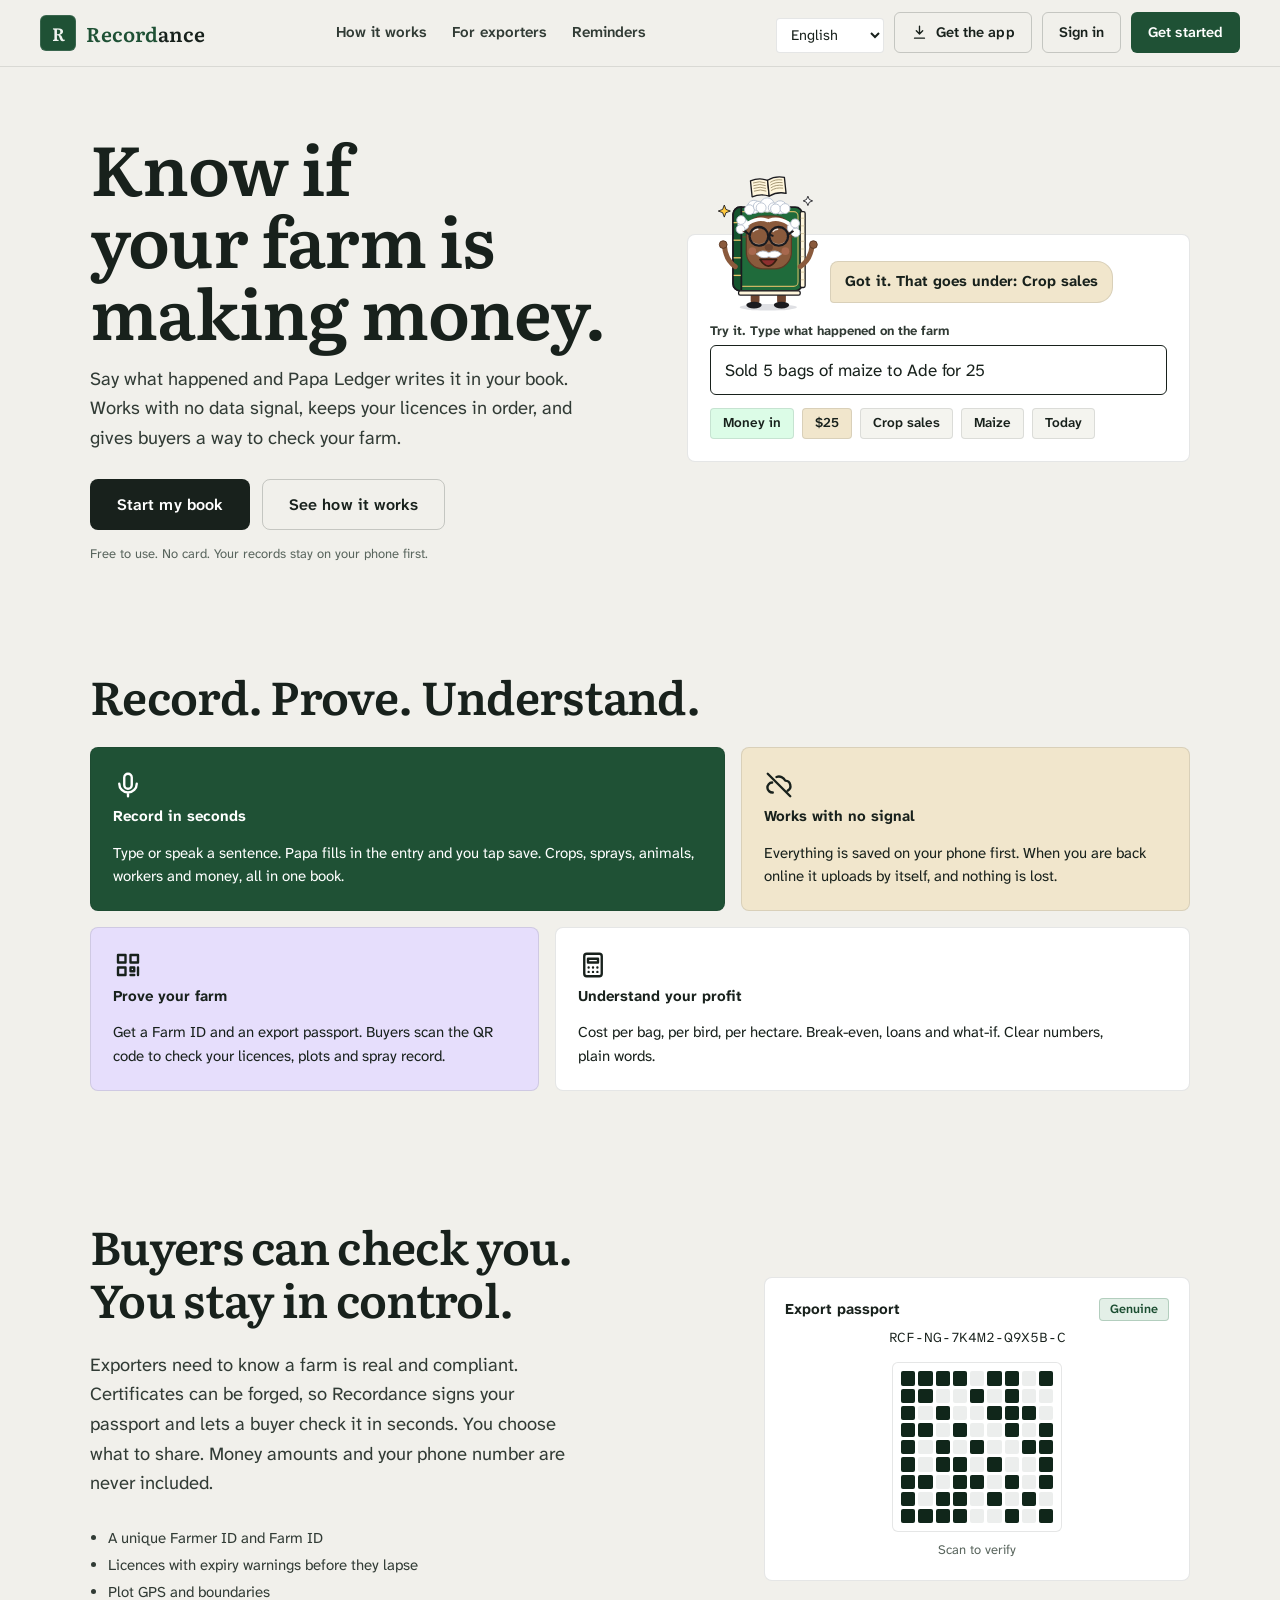
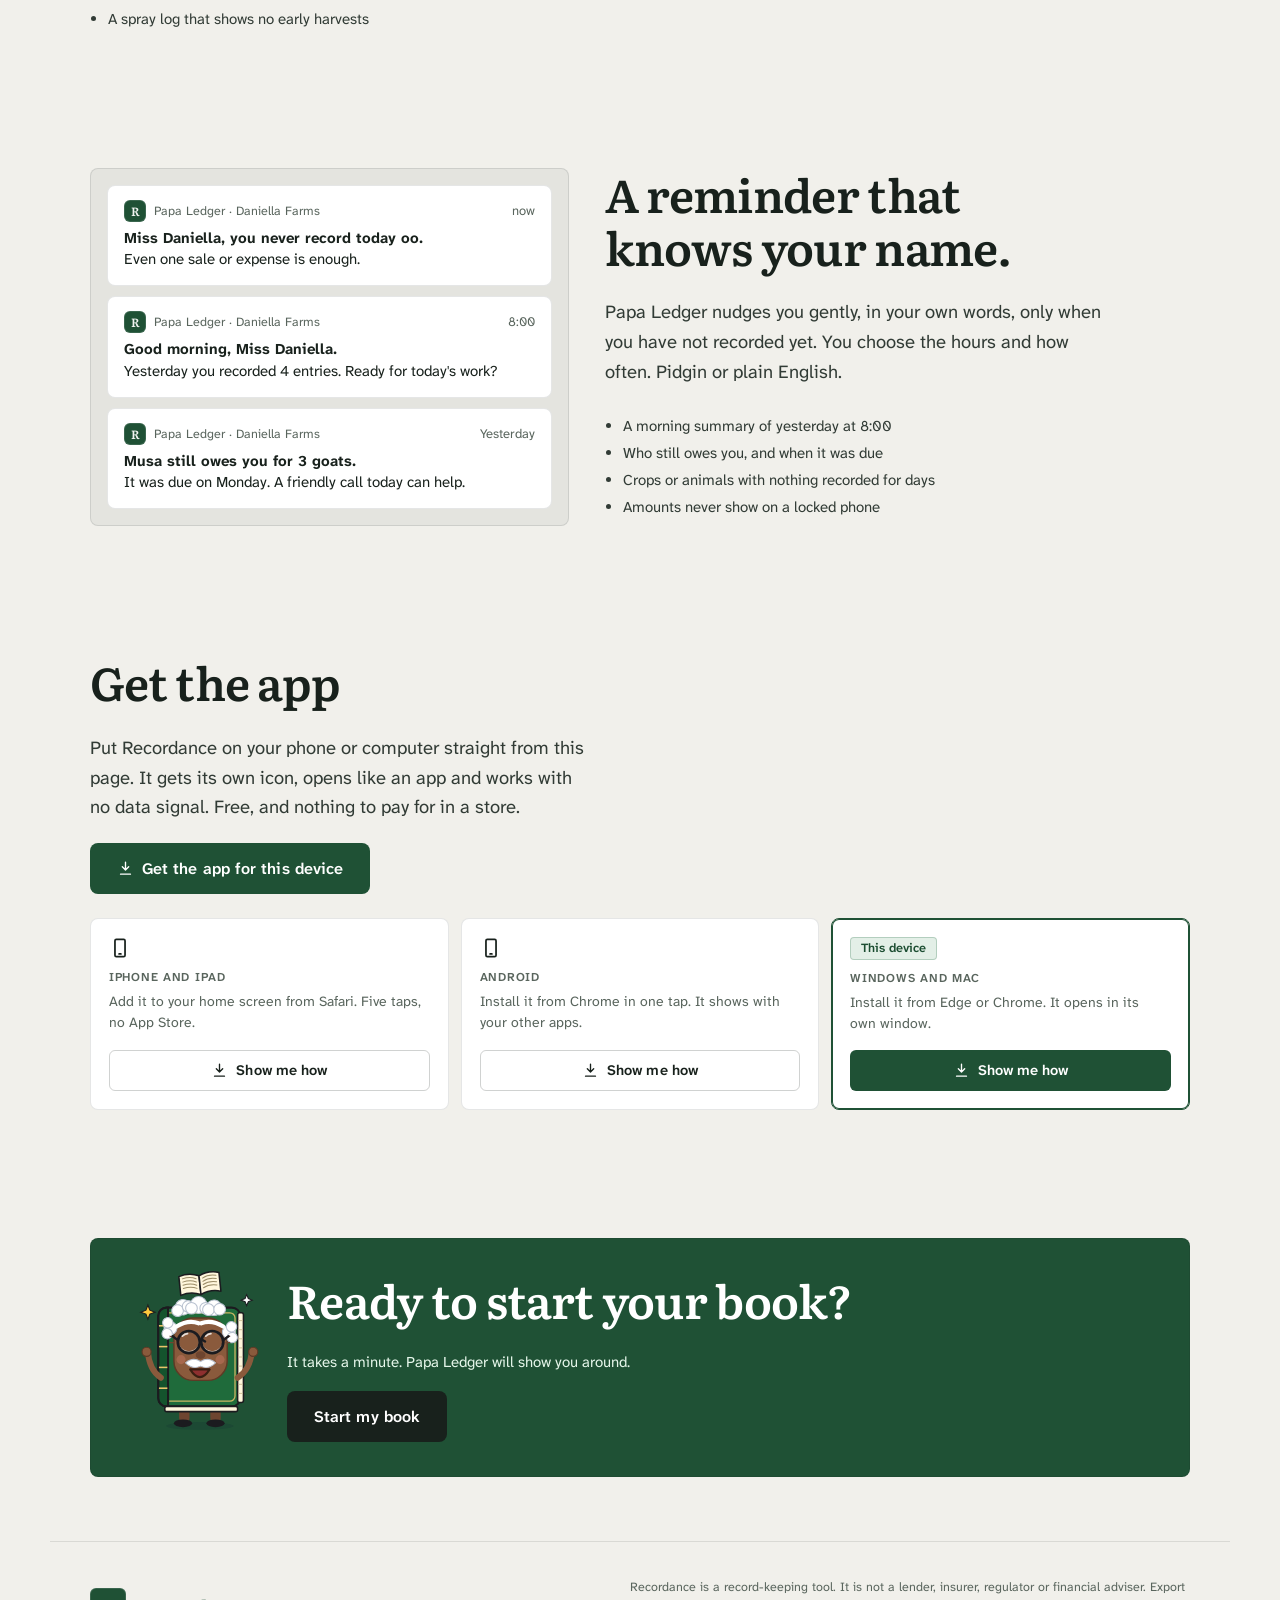
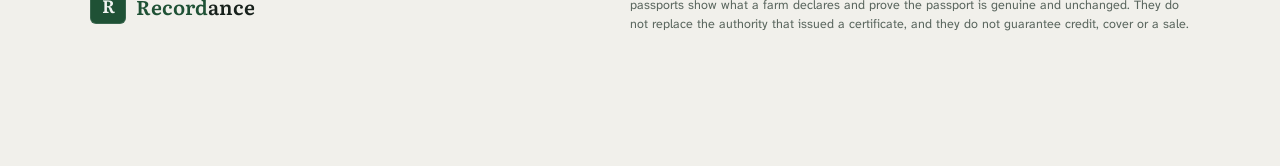
==== commit fc743340: "Faster first open on weak internet (languages on demand), app opens at once from the phone's copy Co" ====
--- a/index.html
+++ b/index.html
@@ -18,7 +18,7 @@
     <link rel="manifest" href="/manifest.webmanifest" />
     <link rel="icon" type="image/png" sizes="32x32" href="/icons/favicon-32.png" />
     <link rel="apple-touch-icon" href="/icons/apple-touch-icon.png" />
-    <script type="module" crossorigin src="/assets/index-oCmFiF2h.js"></script>
+    <script type="module" crossorigin src="/assets/index-C5UVO0Hh.js"></script>
     <link rel="modulepreload" crossorigin href="/assets/react-DAnFPKhx.js">
     <link rel="modulepreload" crossorigin href="/assets/supabase-CB7MGzWB.js">
     <link rel="modulepreload" crossorigin href="/assets/motion-CsQStJAW.js">
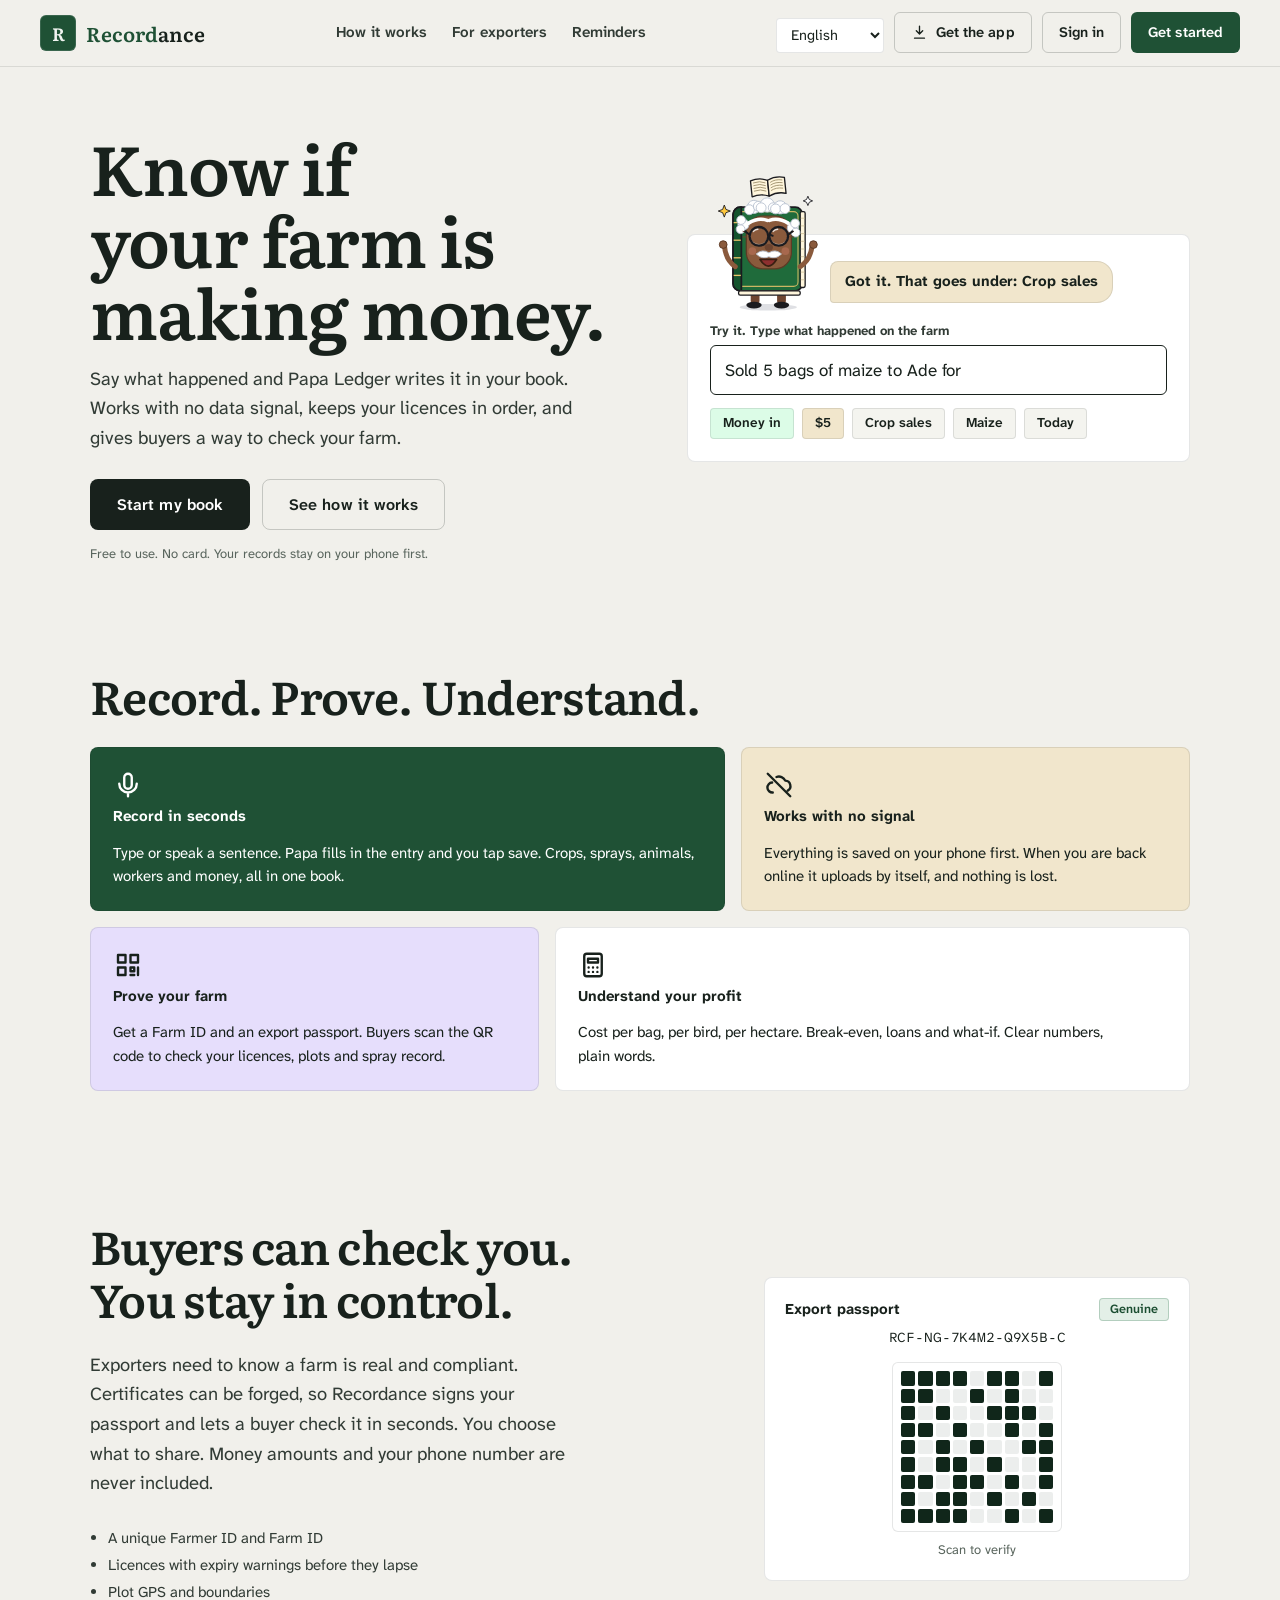
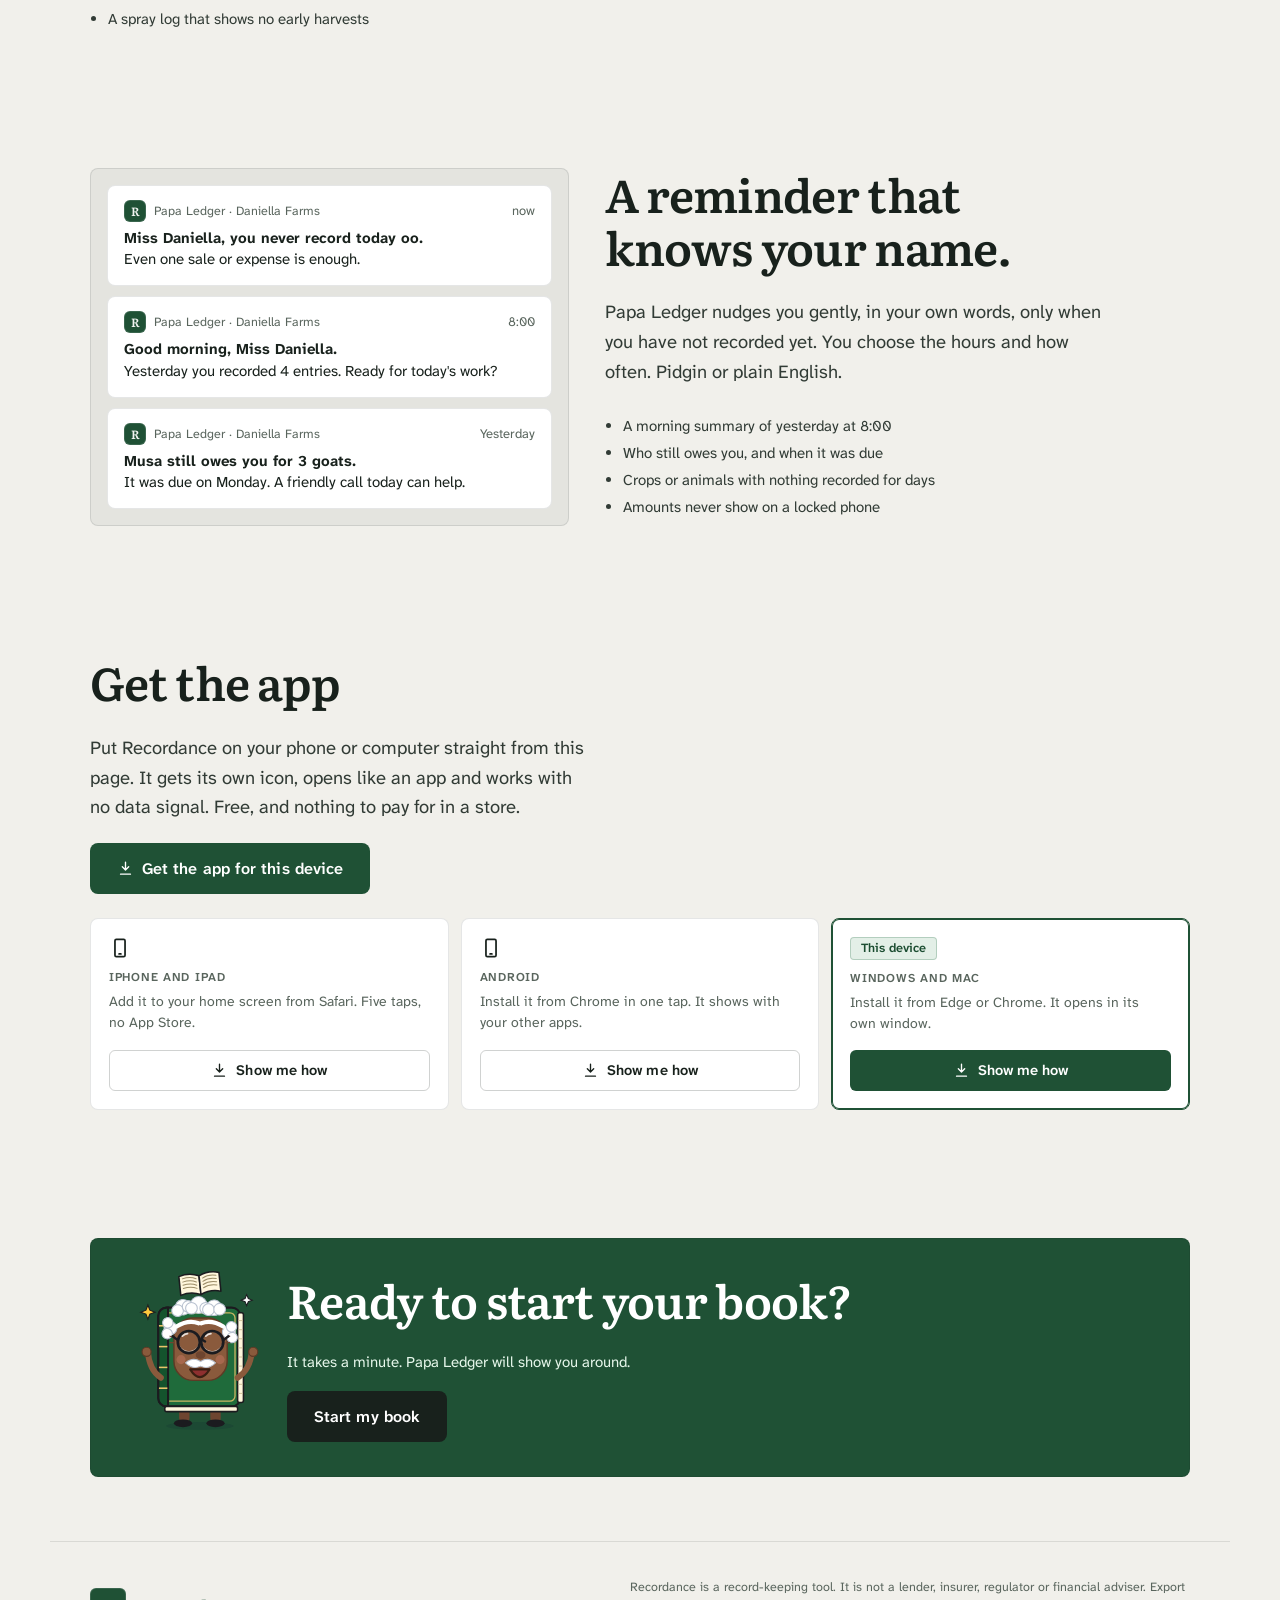
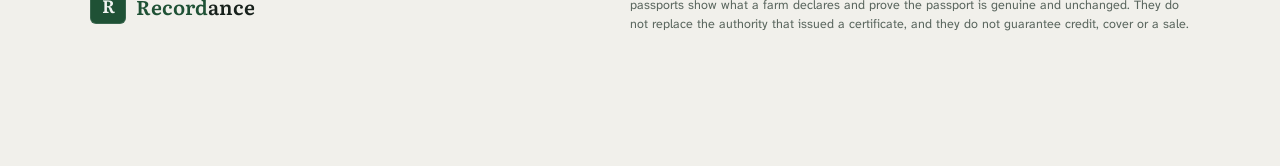
==== commit a03b0052: "Launch screen files carry the release in their address; page from the network first (3 s), stored co" ====
--- a/index.html
+++ b/index.html
@@ -13,8 +13,8 @@
     <meta name="mobile-web-app-capable" content="yes" />
     <meta name="apple-mobile-web-app-status-bar-style" content="default" />
     <meta name="apple-mobile-web-app-title" content="Recordance" />
-    <script src="/theme-init.js"></script>
-    <link rel="stylesheet" href="/boot.css" />
+    <script src="/theme-init.js?v=1e41eee783"></script>
+    <link rel="stylesheet" href="/boot.css?v=1e41eee783" />
     <link rel="manifest" href="/manifest.webmanifest" />
     <link rel="icon" type="image/png" sizes="32x32" href="/icons/favicon-32.png" />
     <link rel="apple-touch-icon" href="/icons/apple-touch-icon.png" />
@@ -29,6 +29,6 @@
     <div id="root"><div class="sk" aria-busy="true"><span class="sk-sr" role="status">Opening Recordance…</span>
       <div class="sk-splash"><div class="sk-logo" aria-hidden="true"><i>R</i>Recordance</div><p class="sk-sub" aria-hidden="true">Your farm record book</p><span class="sk-load" aria-hidden="true"></span>
         <p class="sk-note" id="sk-note" role="status" hidden><b></b><span></span><br /><button type="button">Try again</button></p></div></div></div>
-    <script src="/boot.js"></script>
+    <script src="/boot.js?v=1e41eee783"></script>
   </body>
 </html>
